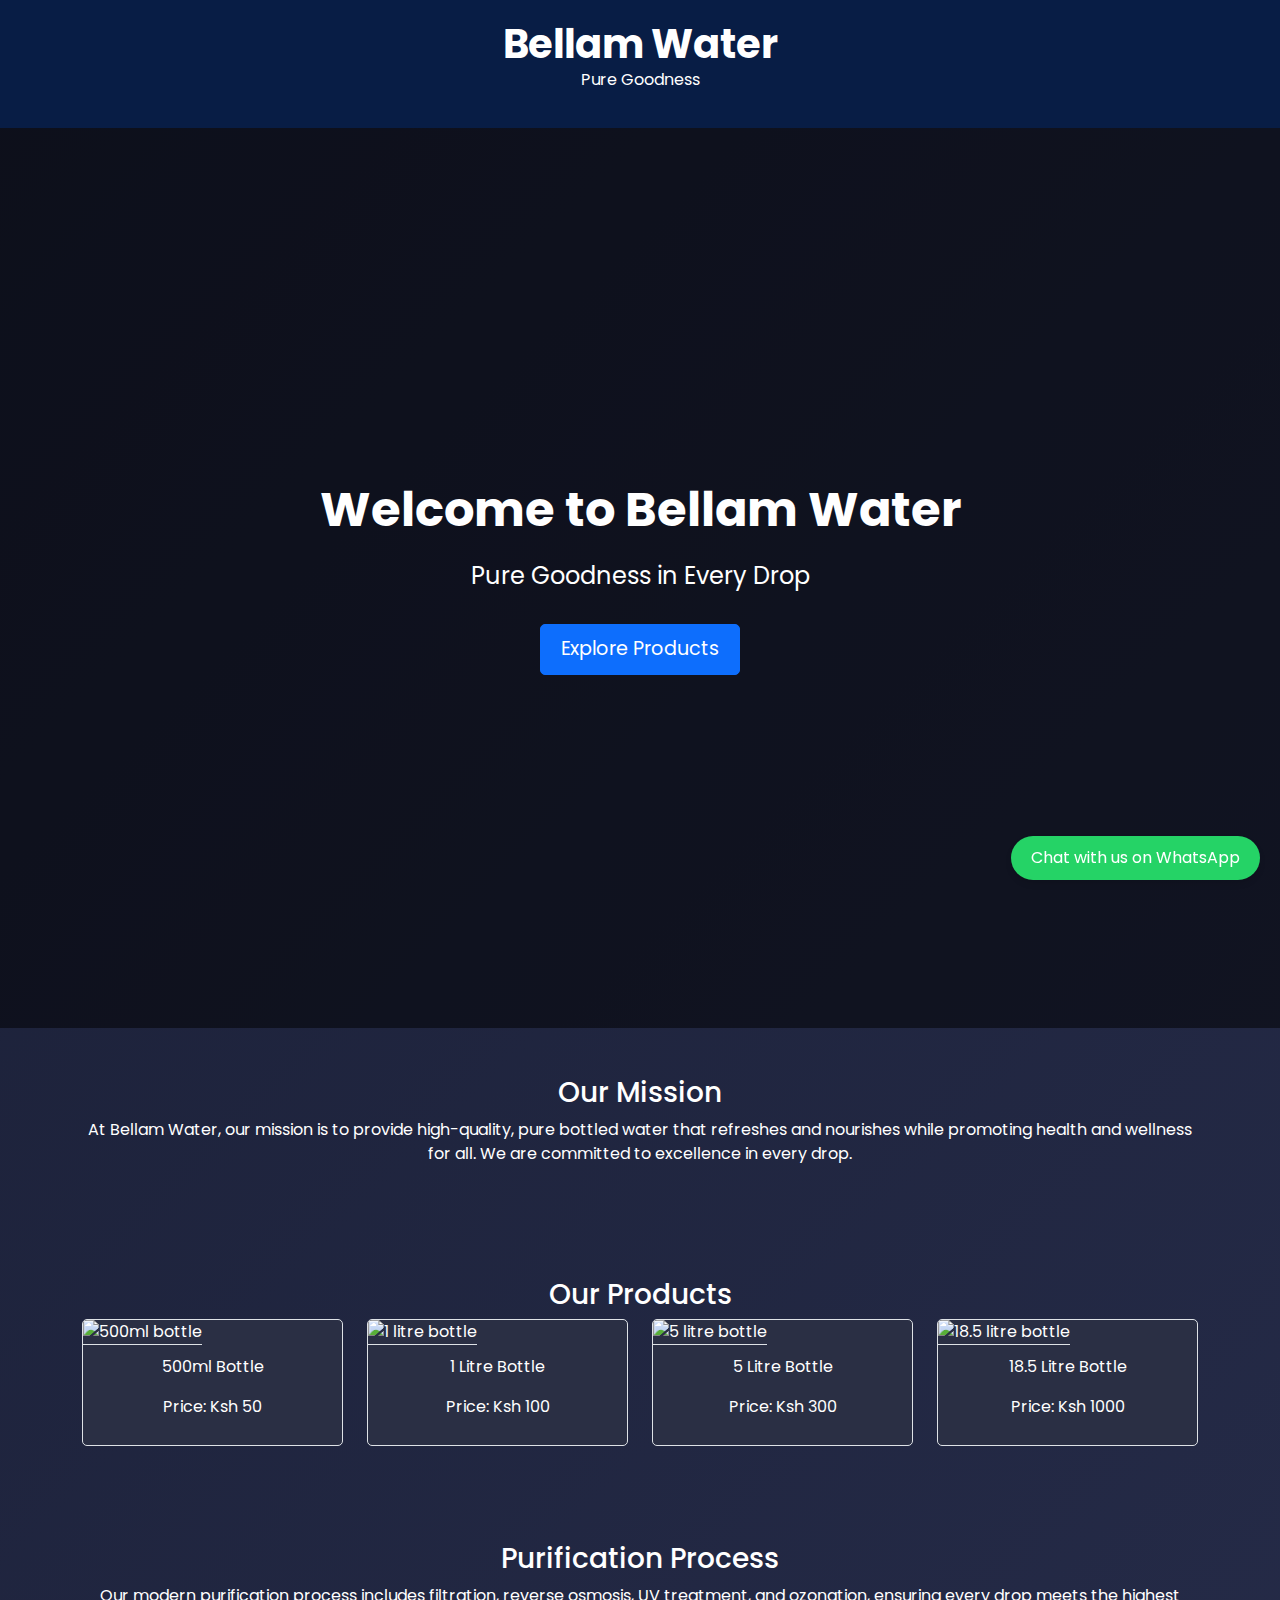
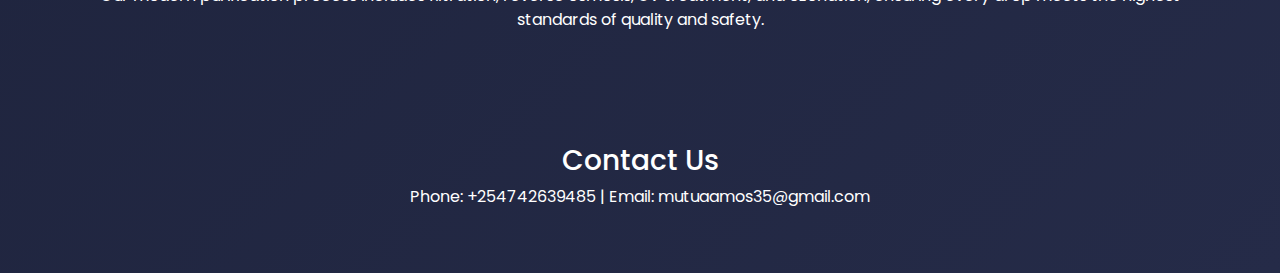
==== index.html @ ee7d6441 "Update and rename bellam.html to index.html" ====
<!DOCTYPE html>
<html lang="en">
<head>
    <meta charset="UTF-8">
    <meta name="viewport" content="width=device-width, initial-scale=1.0">
    <title>Bellam Water - Pure Goodness</title>
    <link href="https://cdn.jsdelivr.net/npm/bootstrap@5.3.0/dist/css/bootstrap.min.css" rel="stylesheet">
    <link href="https://fonts.googleapis.com/css2?family=Poppins:wght@300;400;700&display=swap" rel="stylesheet">
    <link rel="stylesheet" href="bellam.css">
    <link rel="stylesheet" href="https://cdnjs.cloudflare.com/ajax/libs/animate.css/4.1.1/animate.min.css">
</head>
<body>

<header>
    <h1 class="logo">Bellam Water</h1>
    <p>Pure Goodness</p>
</header>

<section class="hero">
    <div class="overlay">
        <div class="hero-text animate__animated animate__fadeInDown">
            <h1>Welcome to Bellam Water</h1>
            <p>Pure Goodness in Every Drop</p>
            <a href="#products" class="btn btn-primary">Explore Products</a>
        </div>
    </div>
</section>

<section class="container py-5">
    <h3 class="text-center">Our Mission</h3>
    <p class="text-center">At Bellam Water, our mission is to provide high-quality, pure bottled water that refreshes and nourishes while promoting health and wellness for all. We are committed to excellence in every drop.</p>
</section>

<section id="products" class="container py-5">
    <h3 class="text-center">Our Products</h3>
    <div class="row g-4">
        <div class="col-md-3">
            <div class="product-card">
                <img src="https://m.media-amazon.com/images/I/61KOwtwEeCS.jpg" alt="500ml bottle">
                <div class="info">
                    <p>500ml Bottle</p>
                    <p>Price: Ksh 50</p>
                </div>
                <div class="hover-buttons">
                    <button class="btn" data-bs-toggle="modal" data-bs-target="#productModal1">View</button>
                    <button class="btn">Like</button>
                </div>
            </div>
        </div>
        <div class="col-md-3">
            <div class="product-card">
                <img src="https://usp.imgix.net/catalog/images/products/bottles/400/78673psku.jpg?w=376&dpr=2&fit=max&auto=format" alt="1 litre bottle">
                <div class="info">
                    <p>1 Litre Bottle</p>
                    <p>Price: Ksh 100</p>
                </div>
                <div class="hover-buttons">
                    <button class="btn" data-bs-toggle="modal" data-bs-target="#productModal2">View</button>
                    <button class="btn">Like</button>
                </div>
            </div>
        </div>
        <div class="col-md-3">
            <div class="product-card">
                <img src="https://st.depositphotos.com/16656760/59142/i/450/depositphotos_591423462-stock-photo-large-water-bottle-grass-garden.jpg" alt="5 litre bottle">
                <div class="info">
                    <p>5 Litre Bottle</p>
                    <p>Price: Ksh 300</p>
                </div>
                <div class="hover-buttons">
                    <button class="btn" data-bs-toggle="modal" data-bs-target="#productModal3">View</button>
                    <button class="btn">Like</button>
                </div>
            </div>
        </div>
        <div class="col-md-3">
            <div class="product-card">
                <img src="https://encrypted-tbn0.gstatic.com/images?q=tbn:ANd9GcS002mV9q70Wx4g2PL-kq0UDu2VjYoV99UWfQ&s" alt="18.5 litre bottle">
                <div class="info">
                    <p>18.5 Litre Bottle</p>
                    <p>Price: Ksh 1000</p>
                </div>
                <div class="hover-buttons">
                    <button class="btn" data-bs-toggle="modal" data-bs-target="#productModal4">View</button>
                    <button class="btn">Like</button>
                </div>
            </div>
        </div>
    </div>
</section>

<section class="container py-5">
    <h3 class="text-center">Purification Process</h3>
    <p class="text-center">Our modern purification process includes filtration, reverse osmosis, UV treatment, and ozonation, ensuring every drop meets the highest standards of quality and safety.</p>
</section>

<section class="container py-5">
    <h3 class="text-center">Contact Us</h3>
    <p class="text-center">Phone: +254742639485 | Email: mutuaamos35@gmail.com</p>
</section>

<a href="https://wa.me/254742639485" class="btn-whatsapp">Chat with us on WhatsApp</a>

<!-- Product Modals -->
<div class="modal fade" id="productModal1" tabindex="-1" aria-labelledby="productModal1Label" aria-hidden="true">
    <div class="modal-dialog">
        <div class="modal-content">
            <img src="https://m.media-amazon.com/images/I/61KOwtwEeCS.jpg" alt="500ml Bottle">
            <div class="p-3">
                <h5 class="modal-title">500ml Bottle</h5>
                <p>Price: Ksh 50</p>
                <p>A compact, portable bottle for your on-the-go hydration needs.</p>
                <button class="btn btn-primary">Add to Cart</button>
            </div>
        </div>
    </div>
</div>
<div class="modal fade" id="productModal2" tabindex="-1" aria-labelledby="productModal2Label" aria-hidden="true">
    <div class="modal-dialog">
        <div class="modal-content">
            <img src="https://static.vecteezy.com/system/resources/previews/035/329/238/large_2x/ai-generated-pure-water-bottle-with-water-falling-on-it-in-natural-environment-free-photo.jpg" alt="1 Litre Bottle">
            <div class="p-3">
                <h5 class="modal-title">1 Litre Bottle</h5>
                <p>Price: Ksh 100</p>
                <p>A larger bottle for those who need more hydration throughout the day.</p>
                <button class="btn btn-primary">Add to Cart</button>
            </div>
        </div>
    </div>
</div>
<div class="modal fade" id="productModal3" tabindex="-1" aria-labelledby="productModal3Label" aria-hidden="true">
    <div class="modal-dialog">
        <div class="modal-content">
            <img src="https://st.depositphotos.com/16656760/59142/i/450/depositphotos_591423462-stock-photo-large-water-bottle-grass-garden.jpg" alt="5 Litre Bottle">
            <div class="p-3">
                <h5 class="modal-title">5 Litre Bottle</h5>
                <p>Price: Ksh 300</p>
                <p>Perfect for family use or small gatherings.</p>
                <button class="btn btn-primary">Add to Cart</button>
            </div>
        </div>
    </div>
</div>
<div class="modal fade" id="productModal4" tabindex="-1" aria-labelledby="productModal4Label" aria-hidden="true">
    <div class="modal-dialog">
        <div class="modal-content">
            <img src="https://encrypted-tbn0.gstatic.com/images?q=tbn:ANd9GcS002mV9q70Wx4g2PL-kq0UDu2VjYoV99UWfQ&s" alt="18.5 Litre Bottle">
            <div class="p-3">
                <h5 class="modal-title">18.5 Litre Bottle</h5>
                <p>Price: Ksh 1000</p>
                <p>Ideal for offices, homes, or events.</p>
                <button class="btn btn-primary">Add to Cart</button>
            </div>
        </div>
    </div>
</div>

<script src="https://cdn.jsdelivr.net/npm/bootstrap@5.3.0/dist/js/bootstrap.bundle.min.js"></script>
</body>
</html>
---- bellam.css ----
/* General Styles */
body {
    font-family: 'Poppins', sans-serif;
    margin: 0;
    padding: 0;
    box-sizing: border-box;
    background: linear-gradient(135deg, #1a1f36, #252b48);
    color: #ffffff;
}

header {
    text-align: center;
    background-color: #081d45;
    color: white;
    padding: 20px 0;
}

.logo {
    font-size: 2.5rem;
    font-weight: 700;
    margin: 0;
}

/* Hero Section Styles */
.hero {
    position: relative;
    height: 100vh;
    background: url('https://noorlife.ae/images/4.jpeg') no-repeat center center/cover;
    background-blend-mode: overlay;
}

.hero .overlay {
    position: absolute;
    top: 0;
    left: 0;
    width: 100vw;
    height: 100vh; 
    background: rgba(0, 0, 0, 0.5);
    display: flex;
    justify-content: center;
    align-items: center;
    text-align: center;
}

.hero .hero-text {
    color: white;
    font-family: 'Poppins', sans-serif;
    max-width: 700px;
    animation: fadeIn 2s ease;
}

.hero .hero-text h1 {
    font-size: 3rem;
    font-weight: 700;
    margin-bottom: 20px;
}

.hero .hero-text p {
    font-size: 1.5rem;
    margin-bottom: 30px;
}

.hero .hero-text .btn {
    font-size: 1.2rem;
    padding: 10px 20px;
    border-radius: 5px;
    transition: background-color 0.3s ease, transform 0.3s ease;
}

.hero .hero-text .btn:hover {
    background-color: #0056b3;
    transform: scale(1.1);
}

/* Fade-In Animation */
@keyframes fadeIn {
    from {
        opacity: 0;
        transform: translateY(20px);
    }
    to {
        opacity: 1;
        transform: translateY(0);
    }
}

/* Product Card Styles */
.product-card {
    position: relative;
    overflow: hidden;
    border: 1px solid #dee2e6;
    border-radius: 5px;
    transition: transform 0.3s ease;
    background-color: #2a2f44;
}

.product-card .info {
    padding: 10px;
    text-align: center;
}

.product-card .hover-buttons {
    position: absolute;
    top: 50%;
    left: 50%;
    transform: translate(-50%, -50%) scale(0);
    background-color: rgba(0, 0, 0, 0.7);
    color: white;
    text-align: center;
    padding: 10px;
    border-radius: 5px;
    opacity: 0;
    transition: transform 0.3s ease, opacity 0.3s ease;
}

.product-card:hover .hover-buttons {
    transform: translate(-50%, -50%) scale(1);
    opacity: 1;
}

.product-card img {
    width: 100%;
    border-bottom: 1px solid #dee2e6;
}

.product-card:hover {
    transform: scale(1.05);
}

/* WhatsApp Button */
.btn-whatsapp {
    position: fixed;
    bottom: 20px;
    right: 20px;
    background-color: #25d366;
    color: white;
    padding: 10px 20px;
    border-radius: 50px;
    text-decoration: none;
    font-size: 1rem;
    box-shadow: 0 4px 6px rgba(0, 0, 0, 0.1);
}

/* Modal Styles */
.modal-content {
    border: none;
    border-radius: 10px;
    overflow: hidden;
    background-color: #1a1f36;
}

.modal-content img {
    width: 100%;
    border-bottom: 1px solid #dee2e6;
}

.modal-title {
    margin: 0 0 10px;
}

.modal-content .p-3 {
    padding: 20px;
    text-align: center;
}

.modal-content button {
    margin-top: 10px;
}

/* Active Section Indicator */
nav a.active {
    border-bottom: 2px solid #4ea8ff;
}

/* Glow Buttons */
.btn-glow {
    box-shadow: 0 4px 15px rgba(78, 168, 255, 0.5);
}

/* Parallax Effect */
.parallax {
    background-attachment: fixed;
    background-position: center;
    background-size: cover;
}

/* Moving Bubbles Animation */
@keyframes moveBubbles {
    0% { transform: translateY(0); }
    50% { transform: translateY(-20px); }
    100% { transform: translateY(0); }
}

.bubbles {
    position: absolute;
    animation: moveBubbles 8s infinite;
}
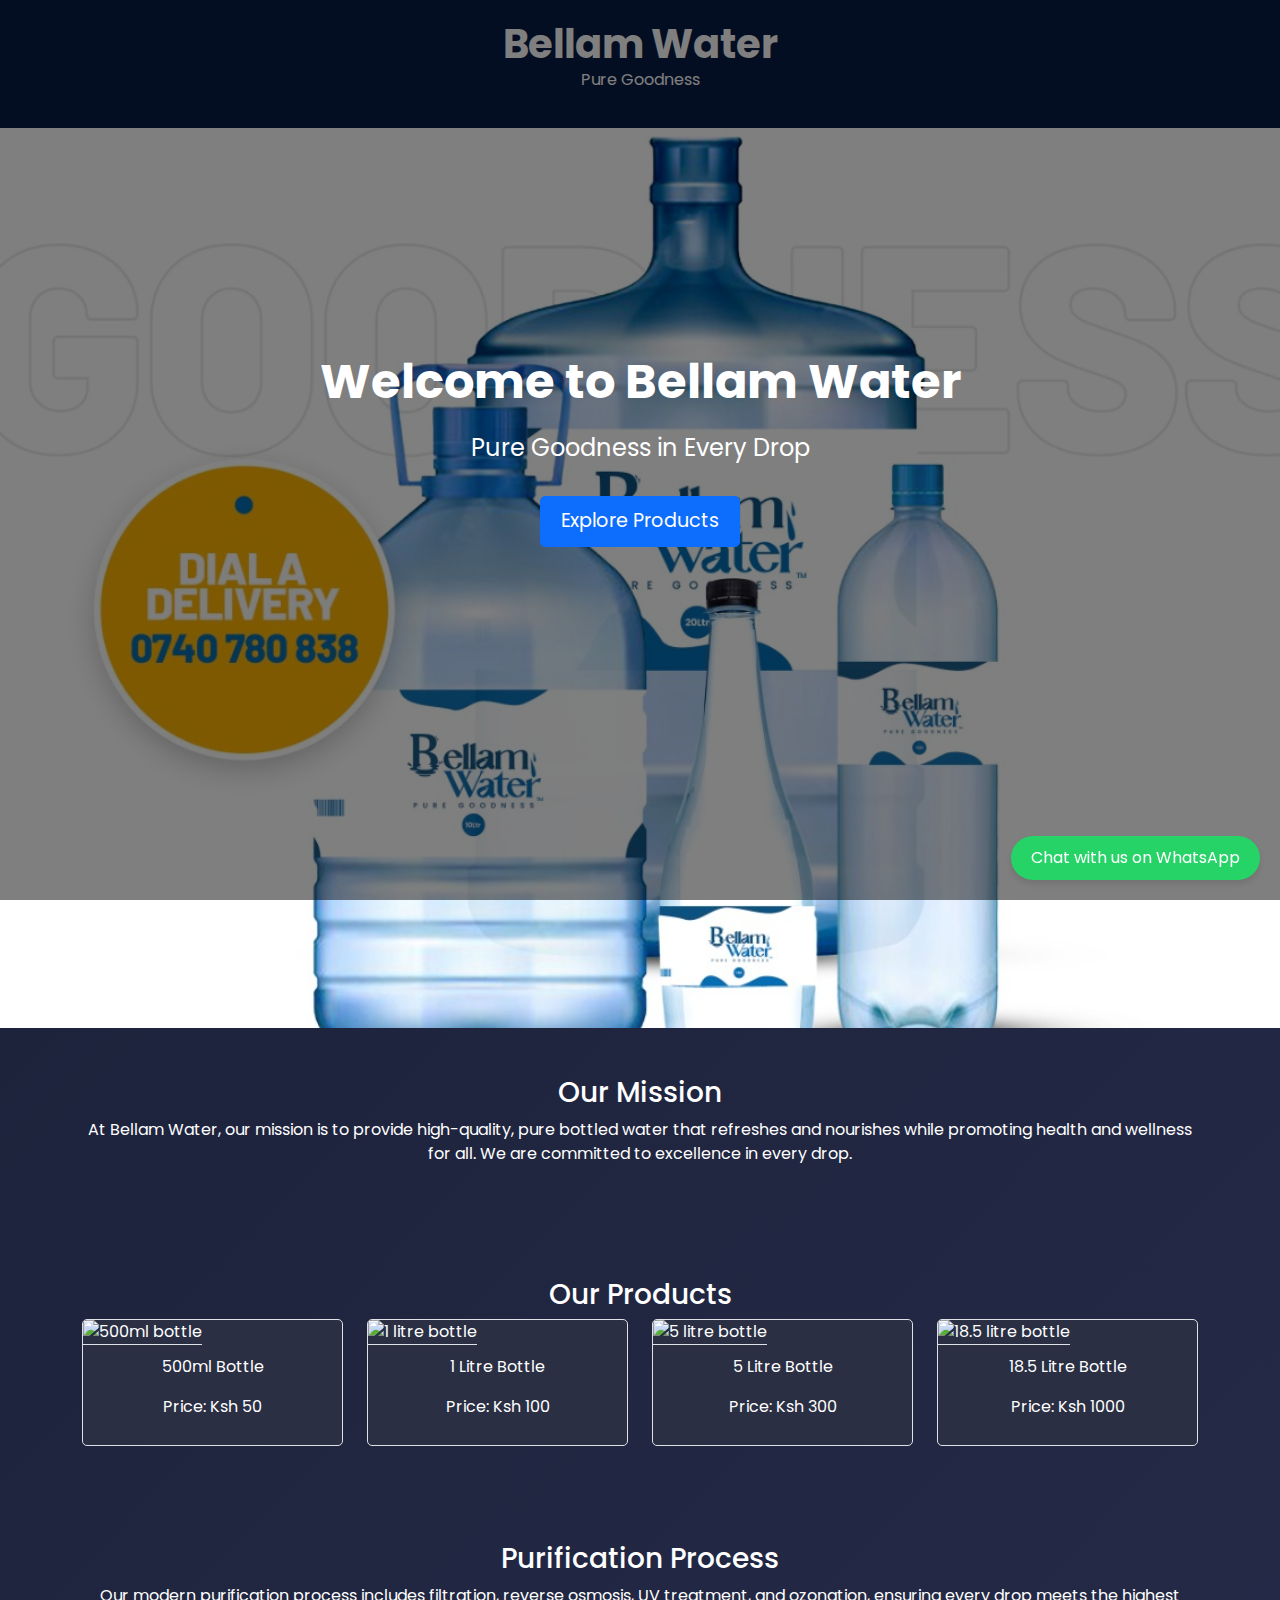
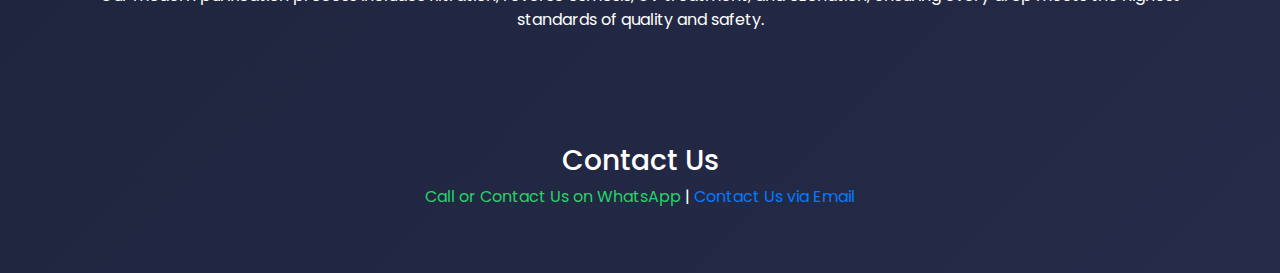
==== commit 0cf7fc2a: "Update index.html" ====
--- a/index.html
+++ b/index.html
@@ -96,7 +96,13 @@
 
 <section class="container py-5">
     <h3 class="text-center">Contact Us</h3>
-    <p class="text-center">Phone: +254742639485 | Email: mutuaamos35@gmail.com</p>
+    <p class="text-center"><a href="https://wa.me/+254740780838" style="color: #25d366; text-decoration: none;">
+  Call or Contact Us on WhatsApp
+</a>
+ | <a href="mailto:your-email@example.com" style="color: #007bff; text-decoration: none;">
+  Contact Us via Email
+</a>
+
 </section>
 
 <a href="https://wa.me/254742639485" class="btn-whatsapp">Chat with us on WhatsApp</a>
--- a/bellam.css
+++ b/bellam.css
@@ -23,11 +23,26 @@
 
 /* Hero Section Styles */
 .hero {
-    position: relative;
-    height: 100vh;
-    background: url('https://noorlife.ae/images/4.jpeg') no-repeat center center/cover;
-    background-blend-mode: overlay;
-}
+  background-image: url('hero.jpg'); /* Replace with your actual image URL */
+  background-size: cover; /* Ensures the image fills the hero section */
+  background-position: center; /* Keeps the image centered */
+  background-repeat: no-repeat; /* Prevents tiling */
+  height: 100vh; /* Full screen height */
+  display: flex; /* Optional: Helps align content */
+  align-items: center; /* Vertically centers content */
+  justify-content: center; /* Horizontally centers content */
+}
+
+/* Media Query for Smaller Screens */
+@media (max-width: 768px) {
+  .hero {
+    background-size: cover; /* Ensures the image still covers the area */
+    background-position: top center; /* Adjust position for better visibility */
+    height: 70vh; /* Adjust height for smaller screens */
+  }
+}
+
+
 
 .hero .overlay {
     position: absolute;
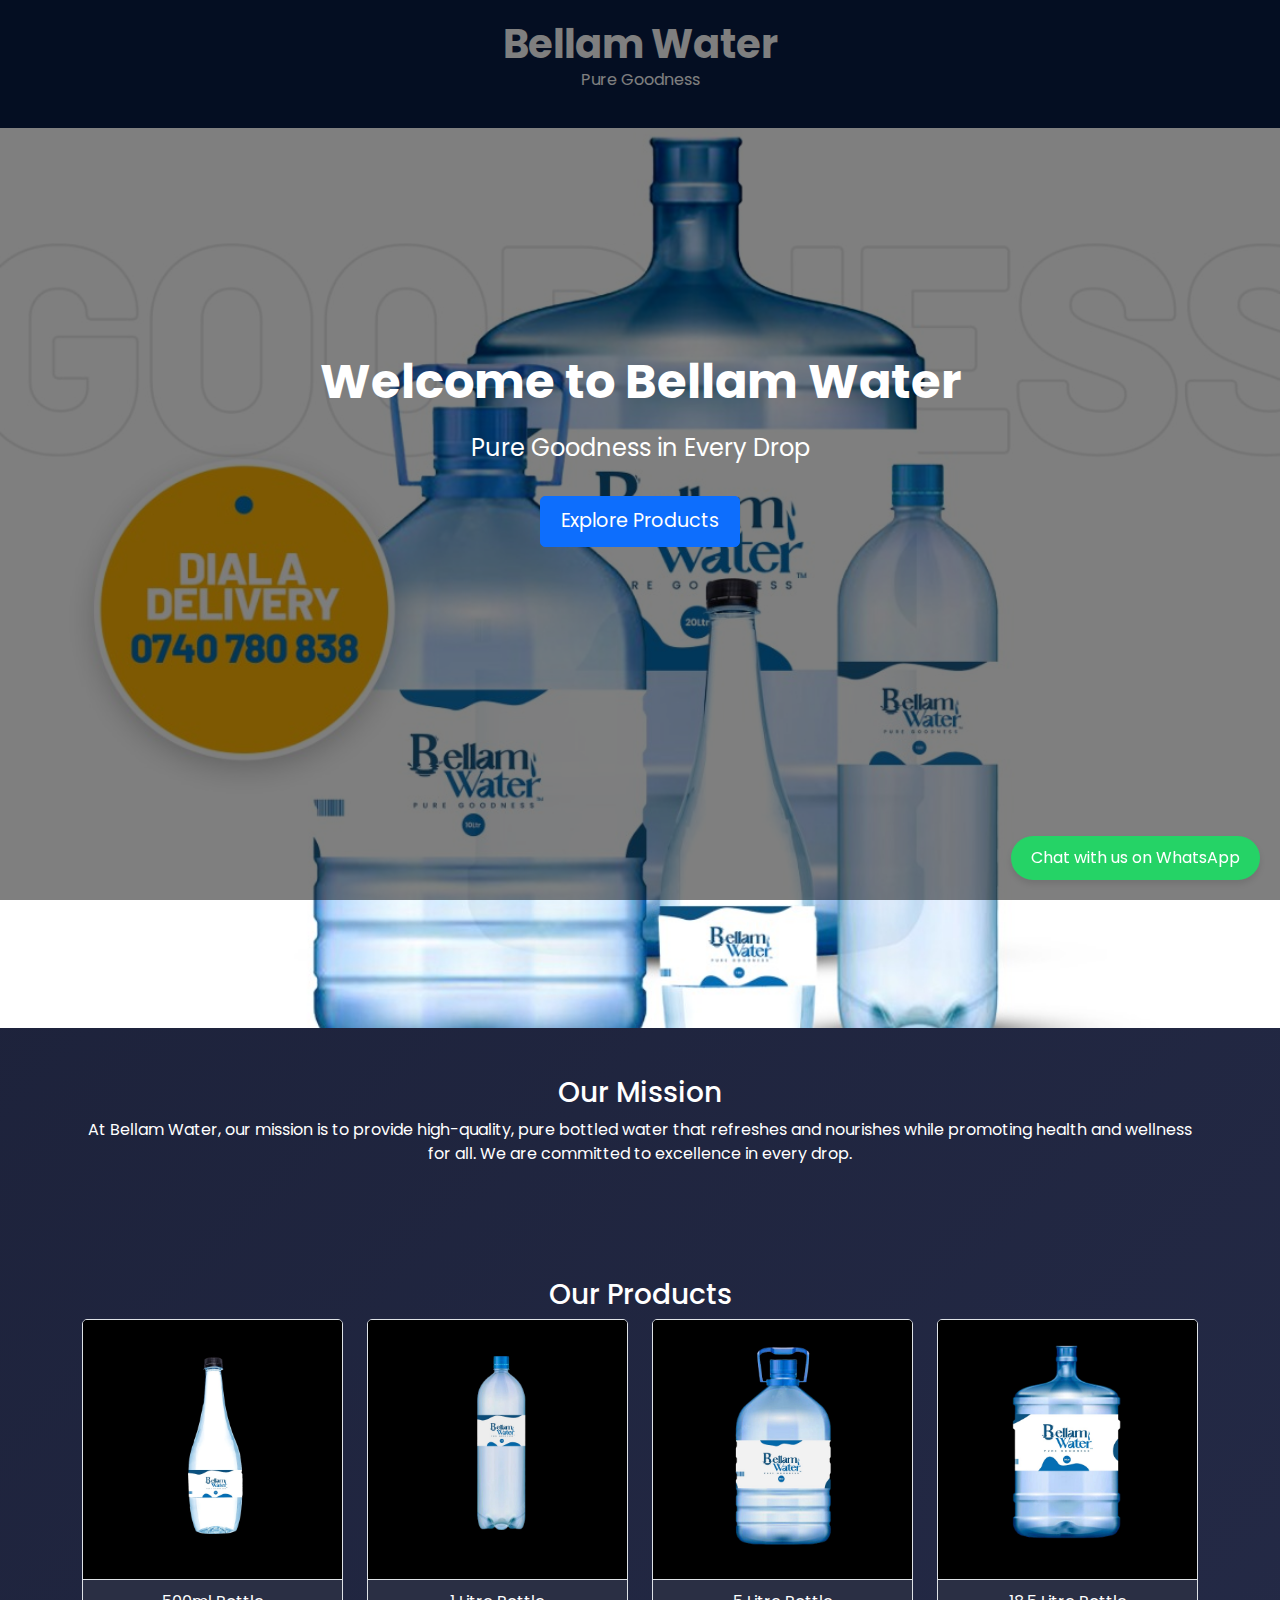
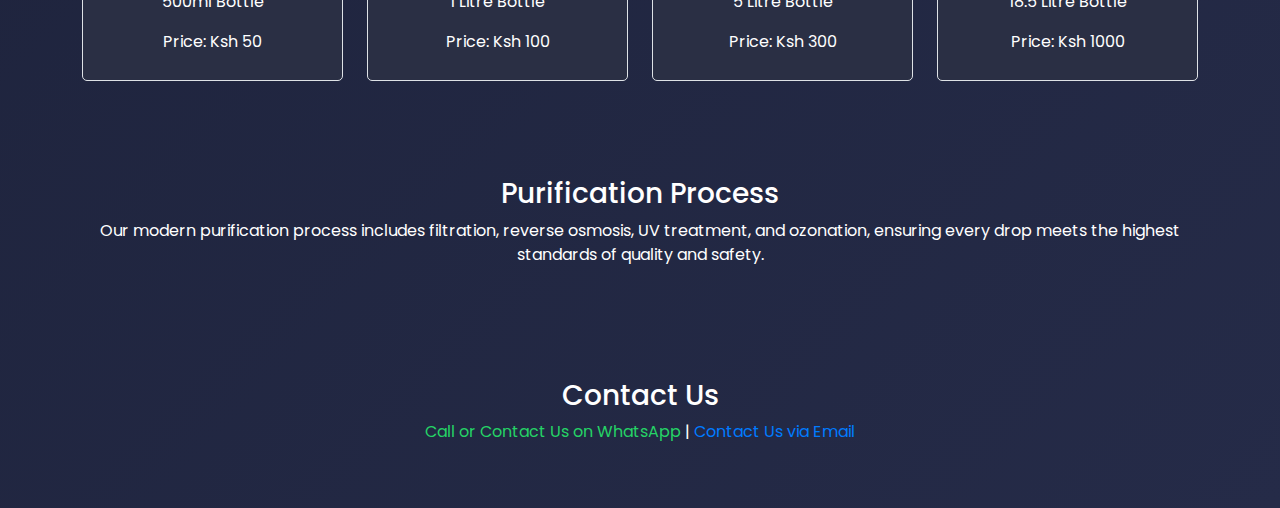
==== commit 3f6b848d: "Update index.html" ====
--- a/index.html
+++ b/index.html
@@ -36,7 +36,7 @@
     <div class="row g-4">
         <div class="col-md-3">
             <div class="product-card">
-                <img src="https://m.media-amazon.com/images/I/61KOwtwEeCS.jpg" alt="500ml bottle">
+                <img src="500ml.jpg" alt="500ml bottle">
                 <div class="info">
                     <p>500ml Bottle</p>
                     <p>Price: Ksh 50</p>
@@ -49,7 +49,7 @@
         </div>
         <div class="col-md-3">
             <div class="product-card">
-                <img src="https://usp.imgix.net/catalog/images/products/bottles/400/78673psku.jpg?w=376&dpr=2&fit=max&auto=format" alt="1 litre bottle">
+                <img src="1litre.jpg" alt="1 litre bottle">
                 <div class="info">
                     <p>1 Litre Bottle</p>
                     <p>Price: Ksh 100</p>
@@ -62,7 +62,7 @@
         </div>
         <div class="col-md-3">
             <div class="product-card">
-                <img src="https://st.depositphotos.com/16656760/59142/i/450/depositphotos_591423462-stock-photo-large-water-bottle-grass-garden.jpg" alt="5 litre bottle">
+                <img src="10litre.jpg" alt="10 litre bottle">
                 <div class="info">
                     <p>5 Litre Bottle</p>
                     <p>Price: Ksh 300</p>
@@ -75,7 +75,7 @@
         </div>
         <div class="col-md-3">
             <div class="product-card">
-                <img src="https://encrypted-tbn0.gstatic.com/images?q=tbn:ANd9GcS002mV9q70Wx4g2PL-kq0UDu2VjYoV99UWfQ&s" alt="18.5 litre bottle">
+                <img src="20litre.jpg" alt="20 litre bottle">
                 <div class="info">
                     <p>18.5 Litre Bottle</p>
                     <p>Price: Ksh 1000</p>
@@ -111,7 +111,7 @@
 <div class="modal fade" id="productModal1" tabindex="-1" aria-labelledby="productModal1Label" aria-hidden="true">
     <div class="modal-dialog">
         <div class="modal-content">
-            <img src="https://m.media-amazon.com/images/I/61KOwtwEeCS.jpg" alt="500ml Bottle">
+            <img src="500ml.jpg" alt="500ml Bottle">
             <div class="p-3">
                 <h5 class="modal-title">500ml Bottle</h5>
                 <p>Price: Ksh 50</p>
@@ -124,7 +124,7 @@
 <div class="modal fade" id="productModal2" tabindex="-1" aria-labelledby="productModal2Label" aria-hidden="true">
     <div class="modal-dialog">
         <div class="modal-content">
-            <img src="https://static.vecteezy.com/system/resources/previews/035/329/238/large_2x/ai-generated-pure-water-bottle-with-water-falling-on-it-in-natural-environment-free-photo.jpg" alt="1 Litre Bottle">
+            <img src="1litre.jpg" alt="1 Litre Bottle">
             <div class="p-3">
                 <h5 class="modal-title">1 Litre Bottle</h5>
                 <p>Price: Ksh 100</p>
@@ -137,7 +137,7 @@
 <div class="modal fade" id="productModal3" tabindex="-1" aria-labelledby="productModal3Label" aria-hidden="true">
     <div class="modal-dialog">
         <div class="modal-content">
-            <img src="https://st.depositphotos.com/16656760/59142/i/450/depositphotos_591423462-stock-photo-large-water-bottle-grass-garden.jpg" alt="5 Litre Bottle">
+            <img src="10litre.jpg" alt="10 Litre Bottle">
             <div class="p-3">
                 <h5 class="modal-title">5 Litre Bottle</h5>
                 <p>Price: Ksh 300</p>
@@ -150,7 +150,7 @@
 <div class="modal fade" id="productModal4" tabindex="-1" aria-labelledby="productModal4Label" aria-hidden="true">
     <div class="modal-dialog">
         <div class="modal-content">
-            <img src="https://encrypted-tbn0.gstatic.com/images?q=tbn:ANd9GcS002mV9q70Wx4g2PL-kq0UDu2VjYoV99UWfQ&s" alt="18.5 Litre Bottle">
+            <img src="20litre.jpg" alt="20 Litre Bottle">
             <div class="p-3">
                 <h5 class="modal-title">18.5 Litre Bottle</h5>
                 <p>Price: Ksh 1000</p>
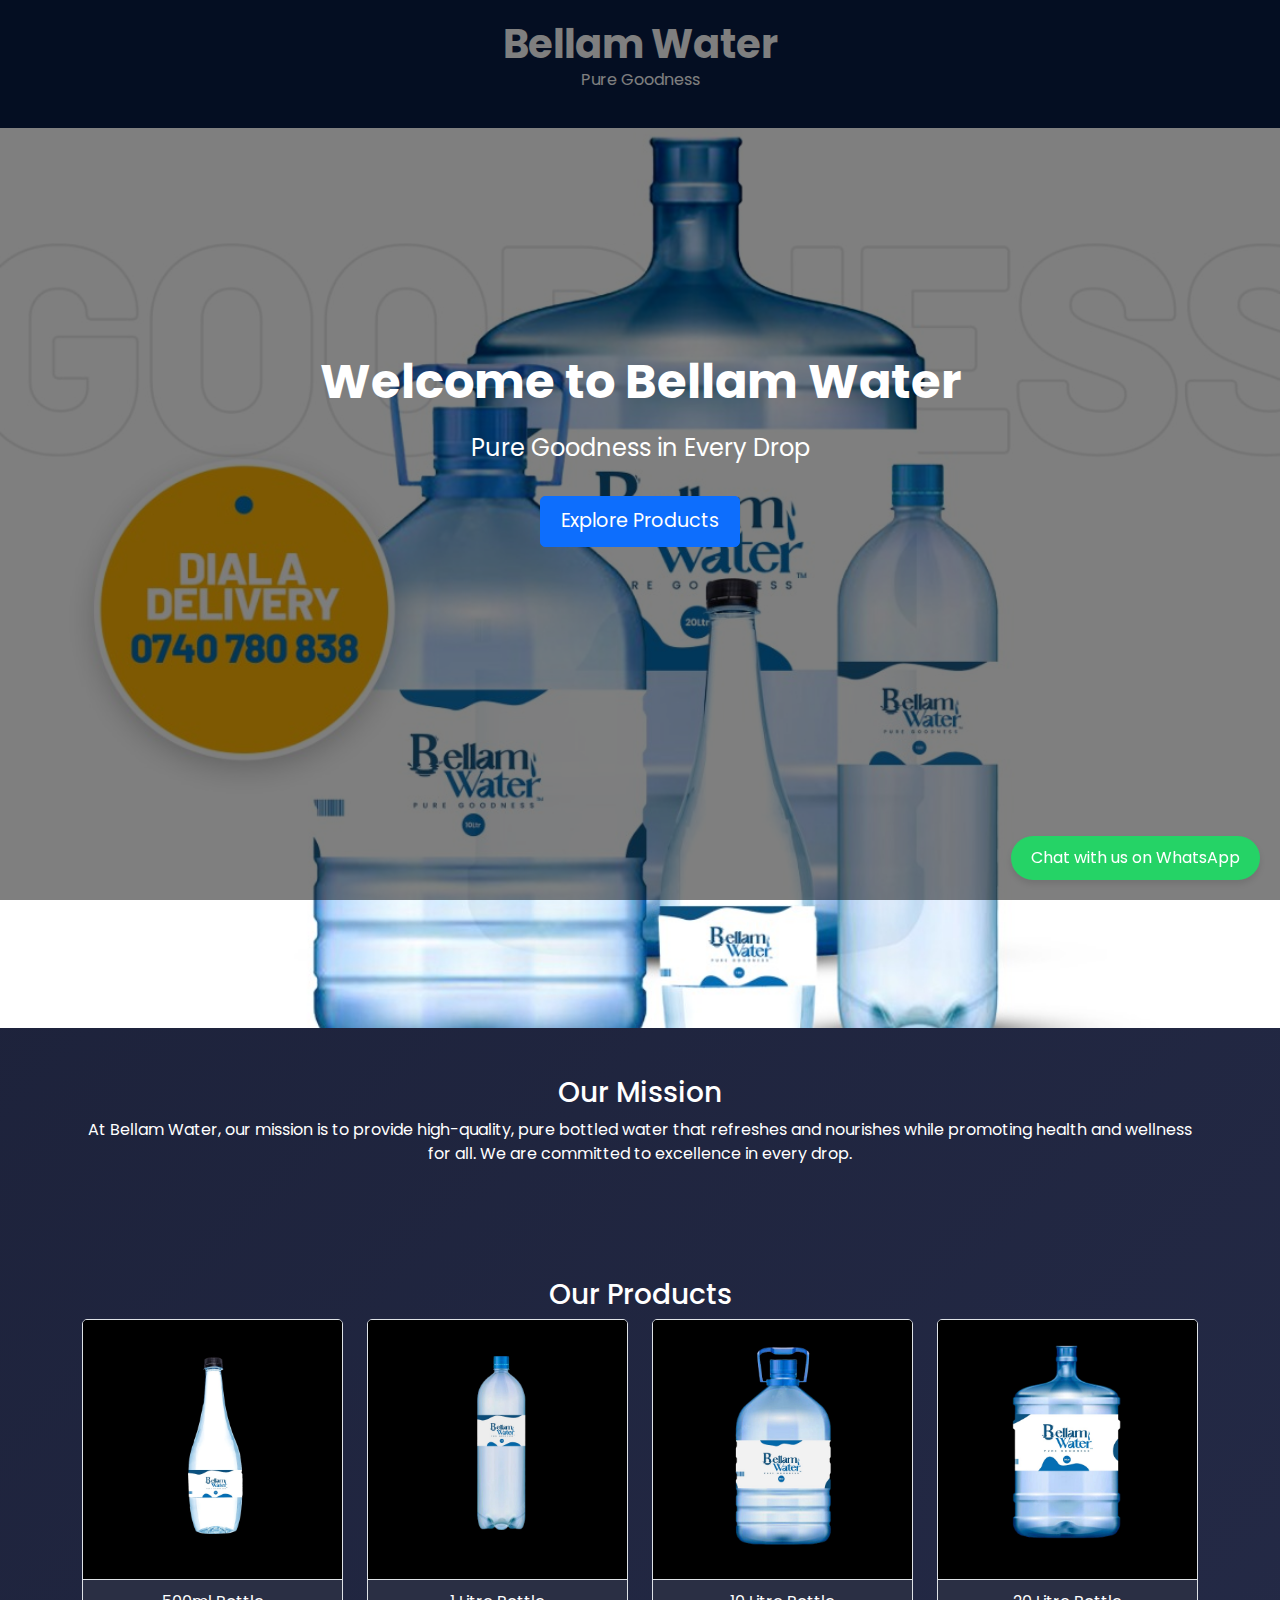
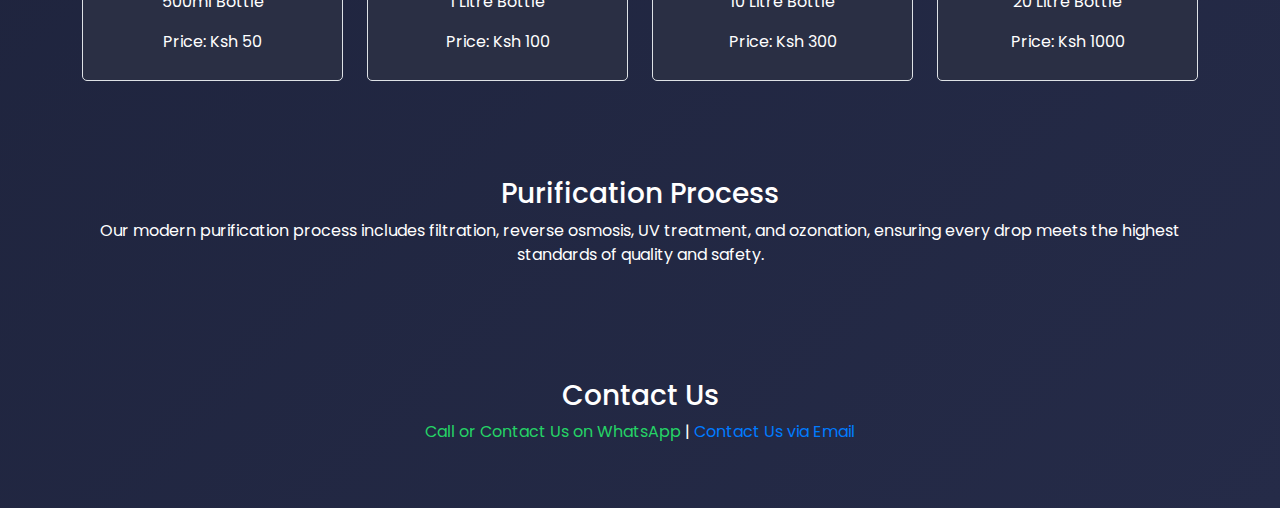
==== commit be460d42: "Update index.html" ====
--- a/index.html
+++ b/index.html
@@ -64,7 +64,7 @@
             <div class="product-card">
                 <img src="10litre.jpg" alt="10 litre bottle">
                 <div class="info">
-                    <p>5 Litre Bottle</p>
+                    <p>10 Litre Bottle</p>
                     <p>Price: Ksh 300</p>
                 </div>
                 <div class="hover-buttons">
@@ -77,7 +77,7 @@
             <div class="product-card">
                 <img src="20litre.jpg" alt="20 litre bottle">
                 <div class="info">
-                    <p>18.5 Litre Bottle</p>
+                    <p>20 Litre Bottle</p>
                     <p>Price: Ksh 1000</p>
                 </div>
                 <div class="hover-buttons">
@@ -99,13 +99,13 @@
     <p class="text-center"><a href="https://wa.me/+254740780838" style="color: #25d366; text-decoration: none;">
   Call or Contact Us on WhatsApp
 </a>
- | <a href="mailto:your-email@example.com" style="color: #007bff; text-decoration: none;">
+ | <a href="mailto:sales@bellamwater.com" style="color: #007bff; text-decoration: none;">
   Contact Us via Email
 </a>
 
 </section>
 
-<a href="https://wa.me/254742639485" class="btn-whatsapp">Chat with us on WhatsApp</a>
+<a href="https://wa.me/+254740780838" class="btn-whatsapp">Chat with us on WhatsApp</a>
 
 <!-- Product Modals -->
 <div class="modal fade" id="productModal1" tabindex="-1" aria-labelledby="productModal1Label" aria-hidden="true">
@@ -139,7 +139,7 @@
         <div class="modal-content">
             <img src="10litre.jpg" alt="10 Litre Bottle">
             <div class="p-3">
-                <h5 class="modal-title">5 Litre Bottle</h5>
+                <h5 class="modal-title">10 Litre Bottle</h5>
                 <p>Price: Ksh 300</p>
                 <p>Perfect for family use or small gatherings.</p>
                 <button class="btn btn-primary">Add to Cart</button>
@@ -152,7 +152,7 @@
         <div class="modal-content">
             <img src="20litre.jpg" alt="20 Litre Bottle">
             <div class="p-3">
-                <h5 class="modal-title">18.5 Litre Bottle</h5>
+                <h5 class="modal-title">20 Litre Bottle</h5>
                 <p>Price: Ksh 1000</p>
                 <p>Ideal for offices, homes, or events.</p>
                 <button class="btn btn-primary">Add to Cart</button>
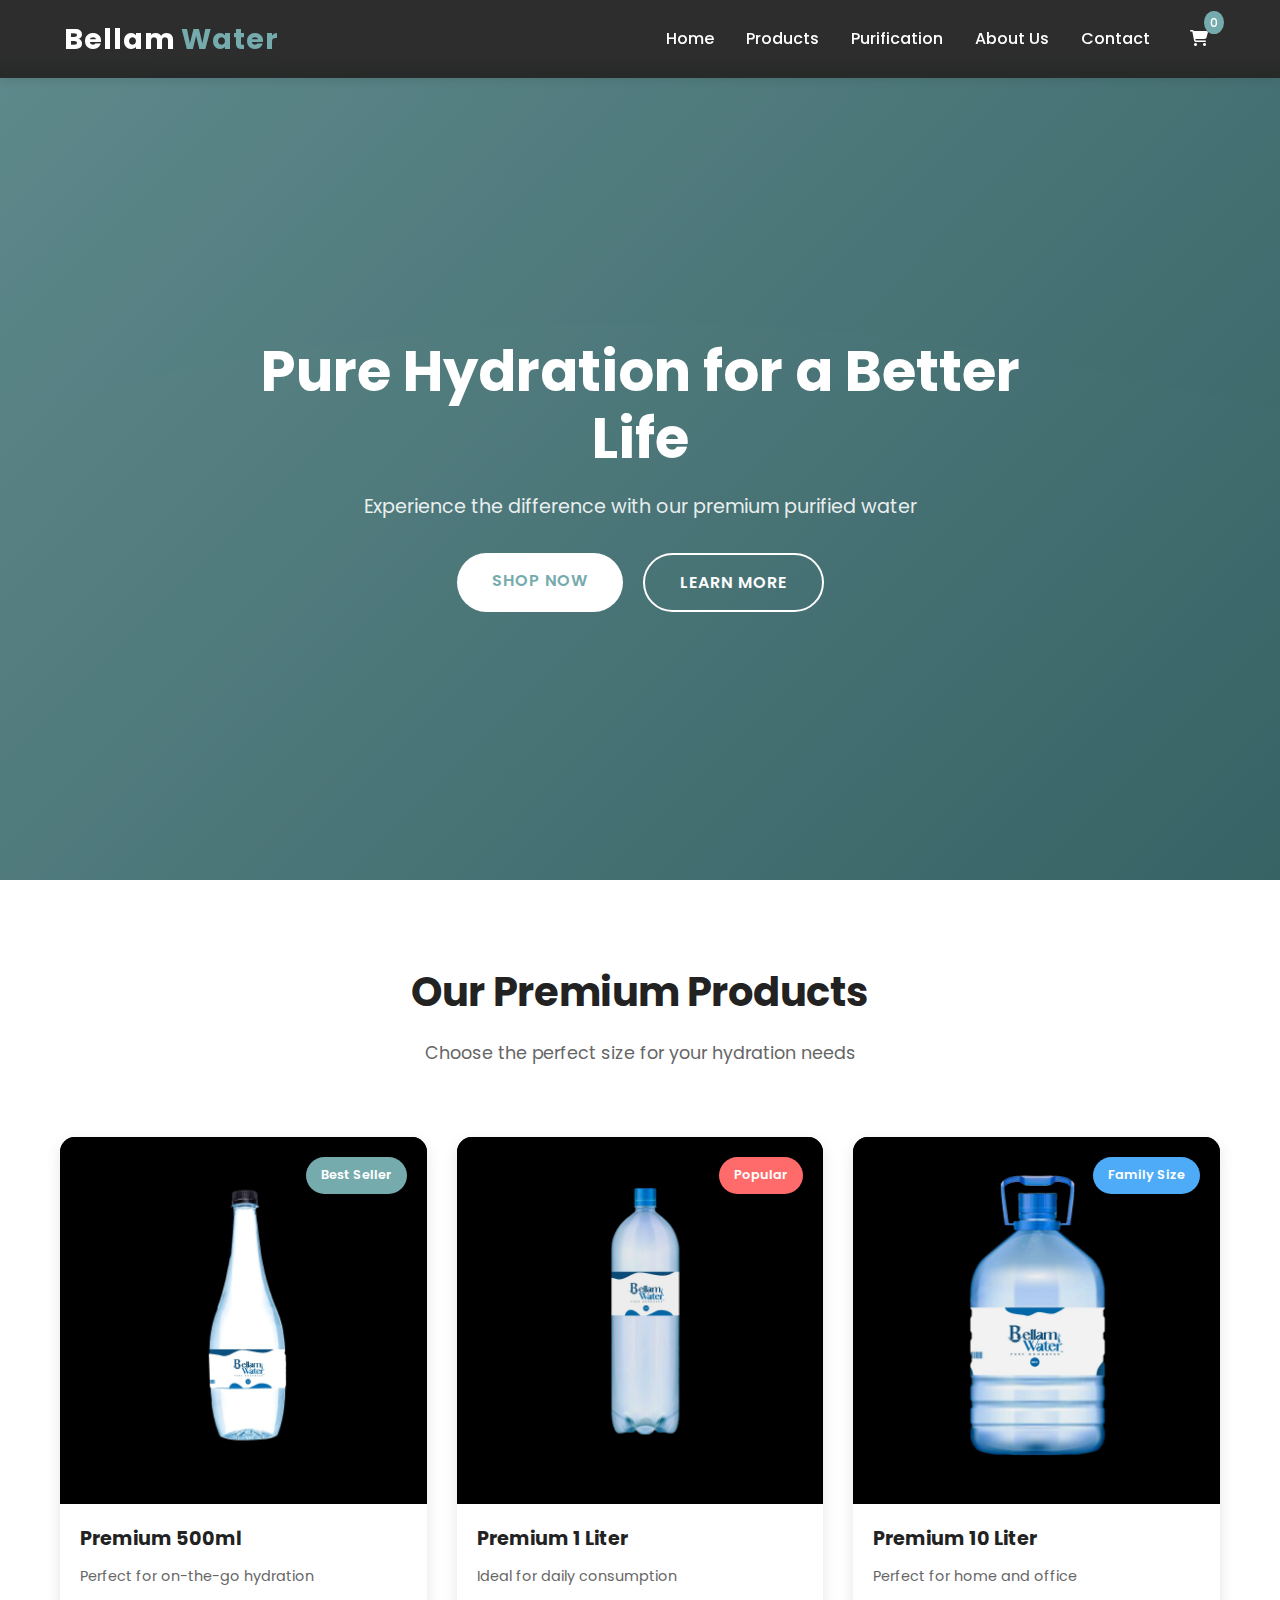
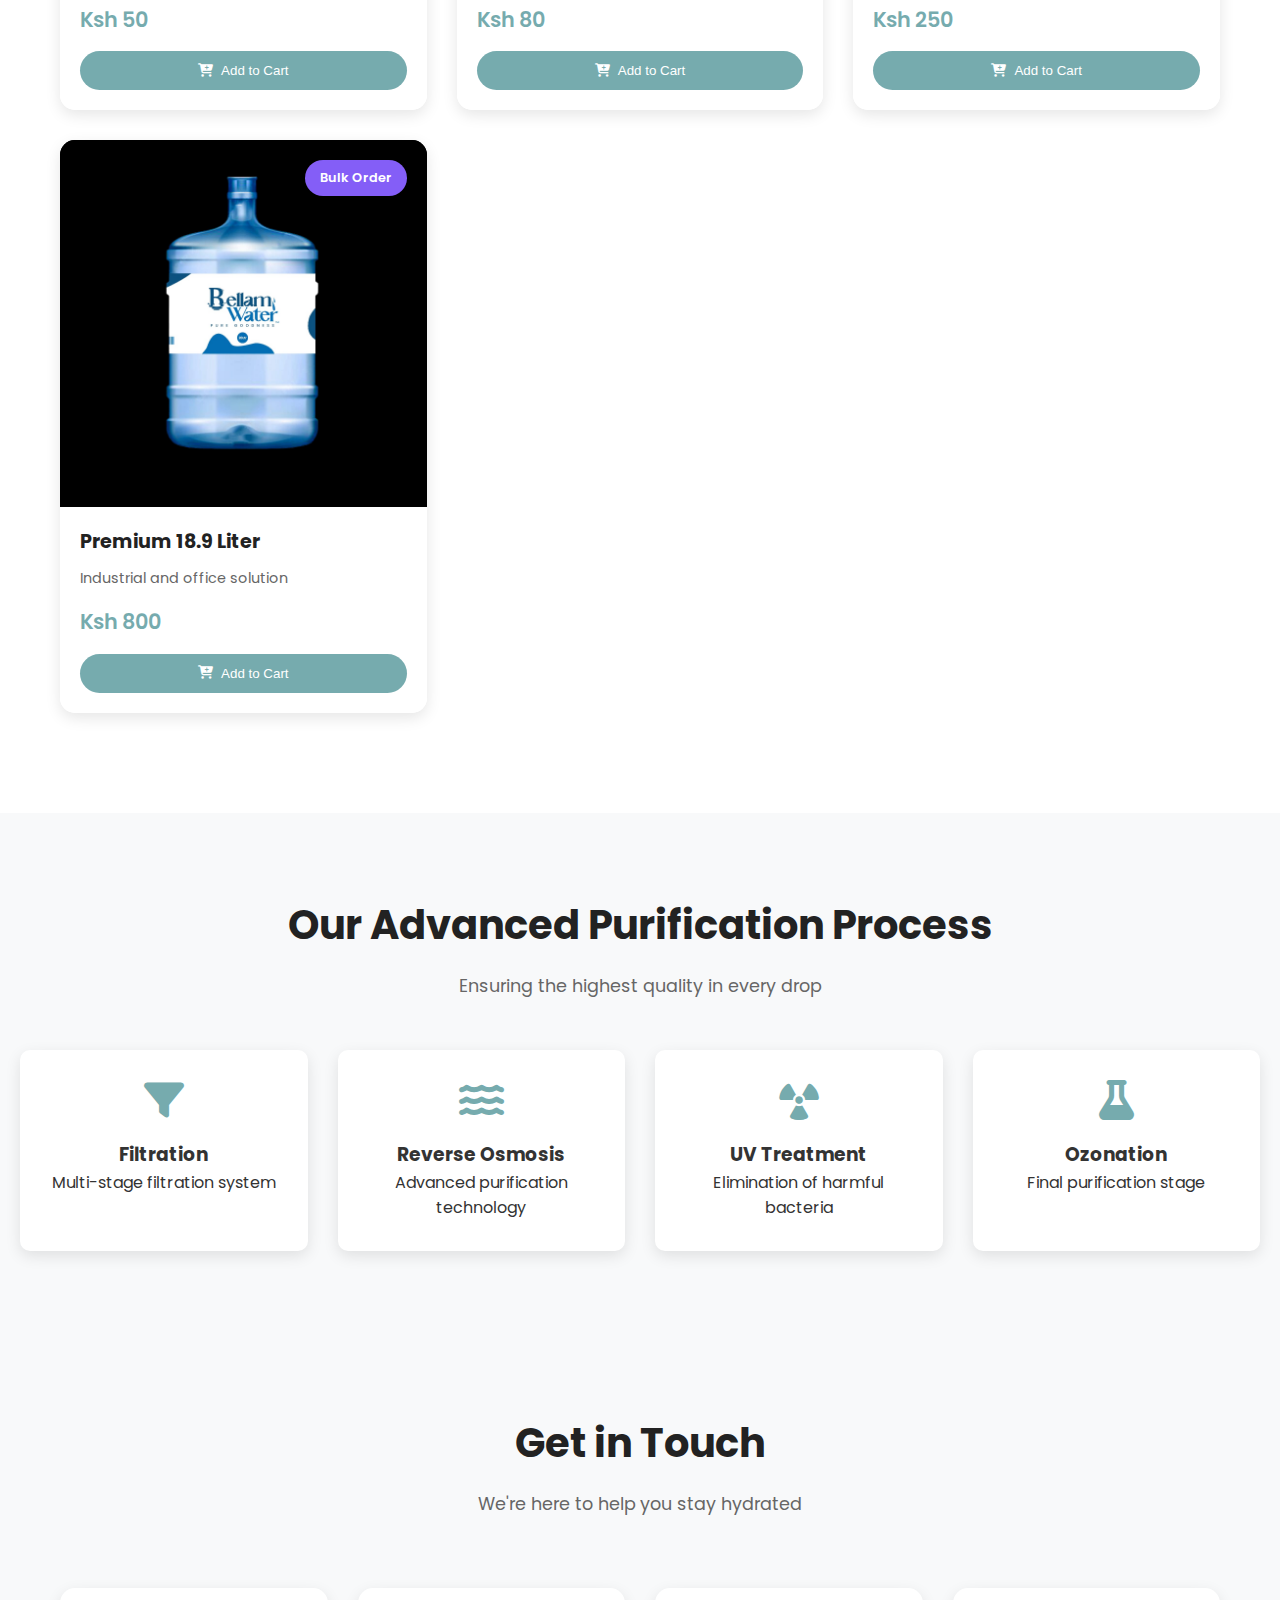
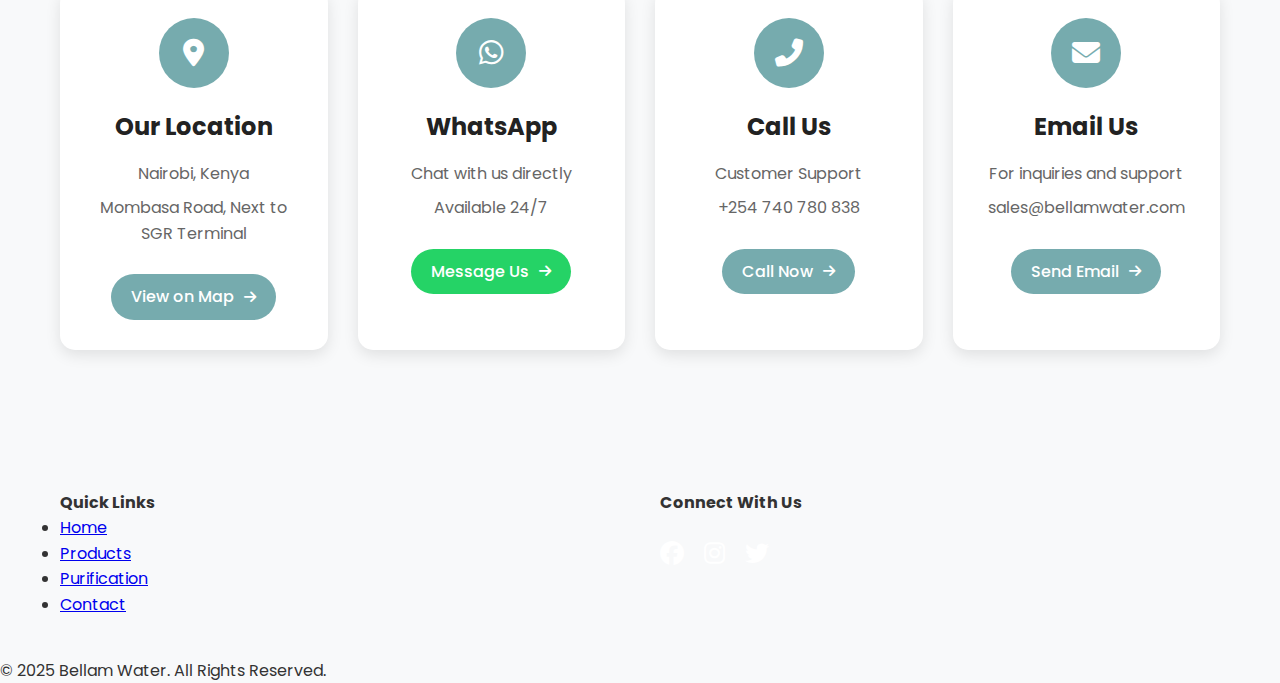
==== commit 929c8f4f: "Update index.html" ====
--- a/index.html
+++ b/index.html
@@ -3,164 +3,419 @@
 <head>
     <meta charset="UTF-8">
     <meta name="viewport" content="width=device-width, initial-scale=1.0">
+    <meta name="description" content="Bellam Water | Pure Goodness in Every Drop">
+    <meta name="keywords" content="Bellam Water, pure water, bottled water, hydration">
+    <meta name="author" content="Bellam Water Company">
+    <meta property="og:title" content="Bellam Water - Pure Goodness">
+    <meta property="og:description" content="Experience the purity and refreshment of Bellam Water, crafted to perfection.">
+    <meta property="og:image" content="logo.png">
+    <meta property="og:url" content="https://bellamwater.com">
     <title>Bellam Water - Pure Goodness</title>
-    <link href="https://cdn.jsdelivr.net/npm/bootstrap@5.3.0/dist/css/bootstrap.min.css" rel="stylesheet">
-    <link href="https://fonts.googleapis.com/css2?family=Poppins:wght@300;400;700&display=swap" rel="stylesheet">
     <link rel="stylesheet" href="bellam.css">
-    <link rel="stylesheet" href="https://cdnjs.cloudflare.com/ajax/libs/animate.css/4.1.1/animate.min.css">
+    <link rel="stylesheet" href="https://cdnjs.cloudflare.com/ajax/libs/font-awesome/6.5.1/css/all.min.css">
+    <link href="https://fonts.googleapis.com/css2?family=Poppins:wght@300;400;500;600;700&display=swap" rel="stylesheet">
 </head>
 <body>
-
-<header>
-    <h1 class="logo">Bellam Water</h1>
-    <p>Pure Goodness</p>
-</header>
-
-<section class="hero">
-    <div class="overlay">
-        <div class="hero-text animate__animated animate__fadeInDown">
-            <h1>Welcome to Bellam Water</h1>
-            <p>Pure Goodness in Every Drop</p>
-            <a href="#products" class="btn btn-primary">Explore Products</a>
-        </div>
-    </div>
-</section>
-
-<section class="container py-5">
-    <h3 class="text-center">Our Mission</h3>
-    <p class="text-center">At Bellam Water, our mission is to provide high-quality, pure bottled water that refreshes and nourishes while promoting health and wellness for all. We are committed to excellence in every drop.</p>
-</section>
-
-<section id="products" class="container py-5">
-    <h3 class="text-center">Our Products</h3>
-    <div class="row g-4">
-        <div class="col-md-3">
+    <header>
+        <nav class="navbar">
+            <div class="logo">
+                <div class="logo-text-container">
+                    <span class="logo-text">Bellam</span>
+                    <span class="logo-text-water">Water</span>
+                </div>
+            </div>
+            <ul class="nav-links" id="nav-links">
+                <li><a href="#home">Home</a></li>
+                <li><a href="#products">Products</a></li>
+                <li><a href="#process">Purification</a></li>
+                <li><a href="#about">About Us</a></li>
+                <li><a href="#contact">Contact</a></li>
+                <li class="cart-wrapper">
+                    <a href="#" class="cart-icon" id="cart-toggle">
+                        <i class="fas fa-shopping-cart"></i>
+                        <span id="cart-count">0</span>
+                    </a>
+                    <!-- Cart Dropdown -->
+                    <div class="cart-dropdown" id="cart-dropdown">
+                        <div class="cart-header">
+                            <h3>Shopping Cart</h3>
+                            <button class="close-cart" id="close-cart">
+                                <i class="fas fa-times"></i>
+                            </button>
+                        </div>
+                        <div class="cart-items" id="cart-items">
+                            <!-- Cart items will be dynamically added here -->
+                        </div>
+                        <div class="cart-footer">
+                            <div class="cart-total">
+                                <span>Total:</span>
+                                <span id="cart-total">Ksh 0</span>
+                            </div>
+                            <a href="#" class="checkout-btn" id="whatsapp-checkout">
+                                <i class="fab fa-whatsapp"></i>
+                                Checkout via WhatsApp
+                            </a>
+                        </div>
+                    </div>
+                </li>
+            </ul>
+            <button class="hamburger" id="hamburger" aria-label="Menu">
+                <span></span>
+                <span></span>
+                <span></span>
+            </button>
+        </nav>
+    </header>
+    
+    <section id="home" class="hero">
+        <div class="hero-overlay"></div>
+        <div class="hero-content">
+            <h1>Pure Hydration for a Better Life</h1>
+            <p class="hero-subtitle">Experience the difference with our premium purified water</p>
+            <div class="hero-buttons">
+                <a href="#products" class="btn btn-primary">Shop Now</a>
+                <a href="#process" class="btn btn-secondary">Learn More</a>
+            </div>
+        </div>
+    </section>
+
+    <section id="products" class="product-section">
+        <div class="section-header">
+            <h2>Our Premium Products</h2>
+            <p class="section-subtitle">Choose the perfect size for your hydration needs</p>
+        </div>
+        <div class="product-grid">
+            <!-- Product Card 1 -->
             <div class="product-card">
-                <img src="500ml.jpg" alt="500ml bottle">
-                <div class="info">
-                    <p>500ml Bottle</p>
-                    <p>Price: Ksh 50</p>
-                </div>
-                <div class="hover-buttons">
-                    <button class="btn" data-bs-toggle="modal" data-bs-target="#productModal1">View</button>
-                    <button class="btn">Like</button>
-                </div>
-            </div>
-        </div>
-        <div class="col-md-3">
+                <div class="product-badge">Best Seller</div>
+                <div class="product-image">
+                    <img src="500ml.jpg" alt="Bellam Water 500ml">
+                    <div class="product-overlay">
+                        <div class="overlay-content">
+                            <button class="quick-view-btn">
+                                <i class="fas fa-eye"></i>
+                                Quick View
+                            </button>
+                        </div>
+                    </div>
+                </div>
+                <div class="product-info">
+                    <h3>Premium 500ml</h3>
+                    <p class="product-description">Perfect for on-the-go hydration</p>
+                    <div class="product-price">
+                        <span class="price">Ksh 50</span>
+                    </div>
+                    <button class="add-to-cart-btn">
+                        <i class="fas fa-cart-plus"></i>
+                        Add to Cart
+                    </button>
+                </div>
+            </div>
+
+            <!-- Product Card 2 -->
             <div class="product-card">
-                <img src="1litre.jpg" alt="1 litre bottle">
-                <div class="info">
-                    <p>1 Litre Bottle</p>
-                    <p>Price: Ksh 100</p>
-                </div>
-                <div class="hover-buttons">
-                    <button class="btn" data-bs-toggle="modal" data-bs-target="#productModal2">View</button>
-                    <button class="btn">Like</button>
-                </div>
-            </div>
-        </div>
-        <div class="col-md-3">
+                <div class="product-badge popular">Popular</div>
+                <div class="product-image">
+                    <img src="1litre.jpg" alt="Bellam Water 1L">
+                    <div class="product-overlay">
+                        <div class="overlay-content">
+                            <button class="quick-view-btn">
+                                <i class="fas fa-eye"></i>
+                                Quick View
+                            </button>
+                        </div>
+                    </div>
+                </div>
+                <div class="product-info">
+                    <h3>Premium 1 Liter</h3>
+                    <p class="product-description">Ideal for daily consumption</p>
+                    <div class="product-price">
+                        <span class="price">Ksh 80</span>
+                    </div>
+                    <button class="add-to-cart-btn">
+                        <i class="fas fa-cart-plus"></i>
+                        Add to Cart
+                    </button>
+                </div>
+            </div>
+
+            <!-- Product Card 3 -->
             <div class="product-card">
-                <img src="10litre.jpg" alt="10 litre bottle">
-                <div class="info">
-                    <p>10 Litre Bottle</p>
-                    <p>Price: Ksh 300</p>
-                </div>
-                <div class="hover-buttons">
-                    <button class="btn" data-bs-toggle="modal" data-bs-target="#productModal3">View</button>
-                    <button class="btn">Like</button>
-                </div>
-            </div>
-        </div>
-        <div class="col-md-3">
+                <div class="product-badge family">Family Size</div>
+                <div class="product-image">
+                    <img src="10litre.jpg" alt="Bellam Water 10L">
+                    <div class="product-overlay">
+                        <div class="overlay-content">
+                            <button class="quick-view-btn">
+                                <i class="fas fa-eye"></i>
+                                Quick View
+                            </button>
+                        </div>
+                    </div>
+                </div>
+                <div class="product-info">
+                    <h3>Premium 10 Liter</h3>
+                    <p class="product-description">Perfect for home and office</p>
+                    <div class="product-price">
+                        <span class="price">Ksh 250</span>
+                    </div>
+                    <button class="add-to-cart-btn">
+                        <i class="fas fa-cart-plus"></i>
+                        Add to Cart
+                    </button>
+                </div>
+            </div>
+
+            <!-- Product Card 4 -->
             <div class="product-card">
-                <img src="20litre.jpg" alt="20 litre bottle">
-                <div class="info">
-                    <p>20 Litre Bottle</p>
-                    <p>Price: Ksh 1000</p>
-                </div>
-                <div class="hover-buttons">
-                    <button class="btn" data-bs-toggle="modal" data-bs-target="#productModal4">View</button>
-                    <button class="btn">Like</button>
-                </div>
-            </div>
-        </div>
-    </div>
-</section>
-
-<section class="container py-5">
-    <h3 class="text-center">Purification Process</h3>
-    <p class="text-center">Our modern purification process includes filtration, reverse osmosis, UV treatment, and ozonation, ensuring every drop meets the highest standards of quality and safety.</p>
-</section>
-
-<section class="container py-5">
-    <h3 class="text-center">Contact Us</h3>
-    <p class="text-center"><a href="https://wa.me/+254740780838" style="color: #25d366; text-decoration: none;">
-  Call or Contact Us on WhatsApp
-</a>
- | <a href="mailto:sales@bellamwater.com" style="color: #007bff; text-decoration: none;">
-  Contact Us via Email
-</a>
-
-</section>
-
-<a href="https://wa.me/+254740780838" class="btn-whatsapp">Chat with us on WhatsApp</a>
-
-<!-- Product Modals -->
-<div class="modal fade" id="productModal1" tabindex="-1" aria-labelledby="productModal1Label" aria-hidden="true">
-    <div class="modal-dialog">
-        <div class="modal-content">
-            <img src="500ml.jpg" alt="500ml Bottle">
-            <div class="p-3">
-                <h5 class="modal-title">500ml Bottle</h5>
-                <p>Price: Ksh 50</p>
-                <p>A compact, portable bottle for your on-the-go hydration needs.</p>
-                <button class="btn btn-primary">Add to Cart</button>
-            </div>
-        </div>
-    </div>
-</div>
-<div class="modal fade" id="productModal2" tabindex="-1" aria-labelledby="productModal2Label" aria-hidden="true">
-    <div class="modal-dialog">
-        <div class="modal-content">
-            <img src="1litre.jpg" alt="1 Litre Bottle">
-            <div class="p-3">
-                <h5 class="modal-title">1 Litre Bottle</h5>
-                <p>Price: Ksh 100</p>
-                <p>A larger bottle for those who need more hydration throughout the day.</p>
-                <button class="btn btn-primary">Add to Cart</button>
-            </div>
-        </div>
-    </div>
-</div>
-<div class="modal fade" id="productModal3" tabindex="-1" aria-labelledby="productModal3Label" aria-hidden="true">
-    <div class="modal-dialog">
-        <div class="modal-content">
-            <img src="10litre.jpg" alt="10 Litre Bottle">
-            <div class="p-3">
-                <h5 class="modal-title">10 Litre Bottle</h5>
-                <p>Price: Ksh 300</p>
-                <p>Perfect for family use or small gatherings.</p>
-                <button class="btn btn-primary">Add to Cart</button>
-            </div>
-        </div>
-    </div>
-</div>
-<div class="modal fade" id="productModal4" tabindex="-1" aria-labelledby="productModal4Label" aria-hidden="true">
-    <div class="modal-dialog">
-        <div class="modal-content">
-            <img src="20litre.jpg" alt="20 Litre Bottle">
-            <div class="p-3">
-                <h5 class="modal-title">20 Litre Bottle</h5>
-                <p>Price: Ksh 1000</p>
-                <p>Ideal for offices, homes, or events.</p>
-                <button class="btn btn-primary">Add to Cart</button>
-            </div>
-        </div>
-    </div>
-</div>
-
-<script src="https://cdn.jsdelivr.net/npm/bootstrap@5.3.0/dist/js/bootstrap.bundle.min.js"></script>
+                <div class="product-badge bulk">Bulk Order</div>
+                <div class="product-image">
+                    <img src="20litre.jpg" alt="Bellam Water 18.9L">
+                    <div class="product-overlay">
+                        <div class="overlay-content">
+                            <button class="quick-view-btn">
+                                <i class="fas fa-eye"></i>
+                                Quick View
+                            </button>
+                        </div>
+                    </div>
+                </div>
+                <div class="product-info">
+                    <h3>Premium 18.9 Liter</h3>
+                    <p class="product-description">Industrial and office solution</p>
+                    <div class="product-price">
+                        <span class="price">Ksh 800</span>
+                    </div>
+                    <button class="add-to-cart-btn">
+                        <i class="fas fa-cart-plus"></i>
+                        Add to Cart
+                    </button>
+                </div>
+            </div>
+        </div>
+    </section>
+
+    <section id="process" class="process-section">
+        <div class="section-header">
+            <h2>Our Advanced Purification Process</h2>
+            <p class="section-subtitle">Ensuring the highest quality in every drop</p>
+        </div>
+        <div class="process-steps">
+            <div class="process-step">
+                <i class="fas fa-filter"></i>
+                <h3>Filtration</h3>
+                <p>Multi-stage filtration system</p>
+            </div>
+            <div class="process-step">
+                <i class="fas fa-water"></i>
+                <h3>Reverse Osmosis</h3>
+                <p>Advanced purification technology</p>
+            </div>
+            <div class="process-step">
+                <i class="fas fa-radiation"></i>
+                <h3>UV Treatment</h3>
+                <p>Elimination of harmful bacteria</p>
+            </div>
+            <div class="process-step">
+                <i class="fas fa-flask"></i>
+                <h3>Ozonation</h3>
+                <p>Final purification stage</p>
+            </div>
+        </div>
+    </section>
+
+    <section id="contact" class="contact-section">
+        <div class="section-header">
+            <h2>Get in Touch</h2>
+            <p class="section-subtitle">We're here to help you stay hydrated</p>
+        </div>
+        <div class="contact-container">
+            <div class="contact-card">
+                <div class="contact-icon">
+                    <i class="fas fa-map-marker-alt"></i>
+                </div>
+                <h3>Our Location</h3>
+                <p>Nairobi, Kenya</p>
+                <p>Mombasa Road, Next to SGR Terminal</p>
+                <a href="https://maps.google.com" target="_blank" class="contact-btn">
+                    View on Map <i class="fas fa-arrow-right"></i>
+                </a>
+            </div>
+
+            <div class="contact-card">
+                <div class="contact-icon">
+                    <i class="fab fa-whatsapp"></i>
+                </div>
+                <h3>WhatsApp</h3>
+                <p>Chat with us directly</p>
+                <p>Available 24/7</p>
+                <a href="https://wa.me/+254740780838" class="contact-btn whatsapp-btn">
+                    Message Us <i class="fas fa-arrow-right"></i>
+                </a>
+            </div>
+
+            <div class="contact-card">
+                <div class="contact-icon">
+                    <i class="fas fa-phone-alt"></i>
+                </div>
+                <h3>Call Us</h3>
+                <p>Customer Support</p>
+                <p>+254 740 780 838</p>
+                <a href="tel:+254740780838" class="contact-btn">
+                    Call Now <i class="fas fa-arrow-right"></i>
+                </a>
+            </div>
+
+            <div class="contact-card">
+                <div class="contact-icon">
+                    <i class="fas fa-envelope"></i>
+                </div>
+                <h3>Email Us</h3>
+                <p>For inquiries and support</p>
+                <p>sales@bellamwater.com</p>
+                <a href="mailto:sales@bellamwater.com" class="contact-btn">
+                    Send Email <i class="fas fa-arrow-right"></i>
+                </a>
+            </div>
+        </div>
+    </section>
+
+    <footer>
+        <div class="footer-content">
+            <div class="footer-section">
+                <h4>Quick Links</h4>
+                <ul>
+                    <li><a href="#home">Home</a></li>
+                    <li><a href="#products">Products</a></li>
+                    <li><a href="#process">Purification</a></li>
+                    <li><a href="#contact">Contact</a></li>
+                </ul>
+            </div>
+            <div class="footer-section">
+                <h4>Connect With Us</h4>
+                <div class="social-links">
+                    <a href="#"><i class="fab fa-facebook"></i></a>
+                    <a href="#"><i class="fab fa-instagram"></i></a>
+                    <a href="#"><i class="fab fa-twitter"></i></a>
+                </div>
+            </div>
+        </div>
+        <div class="footer-bottom">
+            <p>&copy; 2025 Bellam Water. All Rights Reserved.</p>
+        </div>
+    </footer>
+
+    <!-- JavaScript for mobile menu -->
+    <script>
+        document.addEventListener('DOMContentLoaded', () => {
+            const hamburger = document.querySelector('.hamburger');
+            const navLinks = document.querySelector('.nav-links');
+
+            hamburger.addEventListener('click', () => {
+                hamburger.classList.toggle('active');
+                navLinks.classList.toggle('active');
+            });
+
+            // Close mobile menu when clicking a link
+            document.querySelectorAll('.nav-links a').forEach(link => {
+                link.addEventListener('click', () => {
+                    hamburger.classList.remove('active');
+                    navLinks.classList.remove('active');
+                });
+            });
+        });
+    </script>
+
+    <!-- Add this before closing body tag -->
+    <script>
+    document.addEventListener('DOMContentLoaded', function() {
+        const cartToggle = document.getElementById('cart-toggle');
+        const cartDropdown = document.getElementById('cart-dropdown');
+        const closeCart = document.getElementById('close-cart');
+        const cartItems = document.getElementById('cart-items');
+        const cartCount = document.getElementById('cart-count');
+        const cartTotal = document.getElementById('cart-total');
+        const whatsappCheckout = document.getElementById('whatsapp-checkout');
+        let cart = [];
+
+        // Toggle cart dropdown
+        cartToggle.addEventListener('click', (e) => {
+            e.preventDefault();
+            cartDropdown.classList.toggle('active');
+        });
+
+        closeCart.addEventListener('click', () => {
+            cartDropdown.classList.remove('active');
+        });
+
+        // Add to cart functionality
+        document.querySelectorAll('.add-to-cart-btn').forEach(button => {
+            button.addEventListener('click', function() {
+                const card = this.closest('.product-card');
+                const product = {
+                    id: Date.now(), // Unique ID for each item
+                    name: card.querySelector('h3').textContent,
+                    price: parseInt(card.querySelector('.price').textContent.replace('Ksh ', '')),
+                    image: card.querySelector('.product-image img').src
+                };
+                
+                addToCart(product);
+            });
+        });
+
+        function addToCart(product) {
+            cart.push(product);
+            updateCartUI();
+            cartDropdown.classList.add('active');
+        }
+
+        function removeFromCart(productId) {
+            cart = cart.filter(item => item.id !== productId);
+            updateCartUI();
+        }
+
+        function updateCartUI() {
+            // Update cart count
+            cartCount.textContent = cart.length;
+
+            // Update cart items
+            cartItems.innerHTML = cart.map(item => `
+                <div class="cart-item">
+                    <div class="cart-item-image">
+                        <img src="${item.image}" alt="${item.name}">
+                    </div>
+                    <div class="cart-item-details">
+                        <div class="cart-item-title">${item.name}</div>
+                        <div class="cart-item-price">Ksh ${item.price}</div>
+                    </div>
+                    <button class="remove-item" onclick="removeFromCart(${item.id})">
+                        <i class="fas fa-trash"></i>
+                    </button>
+                </div>
+            `).join('');
+
+            // Update total
+            const total = cart.reduce((sum, item) => sum + item.price, 0);
+            cartTotal.textContent = `Ksh ${total}`;
+
+            // Update WhatsApp checkout link
+            const message = encodeURIComponent(`Hello! I would like to order:\n\n${
+                cart.map(item => `- ${item.name}: Ksh ${item.price}`).join('\n')
+            }\n\nTotal: Ksh ${total}`);
+            
+            whatsappCheckout.href = `https://wa.me/+254740780838?text=${message}`;
+        }
+
+        // Make removeFromCart function global for the onclick handler
+        window.removeFromCart = removeFromCart;
+
+        // Close cart when clicking outside
+        document.addEventListener('click', (e) => {
+            if (!cartDropdown.contains(e.target) && !cartToggle.contains(e.target)) {
+                cartDropdown.classList.remove('active');
+            }
+        });
+    });
+    </script>
 </body>
 </html>
--- a/bellam.css
+++ b/bellam.css
@@ -1,94 +1,779 @@
-/* General Styles */
-body {
-    font-family: 'Poppins', sans-serif;
+/* Reset and Base Styles */
+* {
     margin: 0;
     padding: 0;
     box-sizing: border-box;
-    background: linear-gradient(135deg, #1a1f36, #252b48);
+}
+
+body {
+    font-family: 'Poppins', sans-serif;
+    line-height: 1.6;
+    color: #333;
+    background-color: #f8f9fa;
+}
+
+/* Enhanced Header/Navbar Styles */
+.navbar {
+    display: flex;
+    justify-content: space-between;
+    align-items: center;
+    padding: 1rem 5%;
+    position: fixed;
+    width: 100%;
+    top: 0;
+    z-index: 1000;
+    background-color: rgba(34, 34, 34, 0.95);
+    backdrop-filter: blur(10px);
+    box-shadow: 0 2px 10px rgba(0, 0, 0, 0.1);
+}
+
+.logo {
+    display: flex;
+    align-items: center;
+    gap: 12px;
+}
+
+.logo-img {
+    height: 40px;
+    width: auto;
+    transition: transform 0.3s ease;
+}
+
+.logo-img:hover {
+    transform: scale(1.05);
+}
+
+.logo-text-container {
+    display: flex;
+    gap: 5px;
+    align-items: center;
+}
+
+.logo-text {
     color: #ffffff;
-}
-
-header {
+    font-size: 1.8rem;
+    font-weight: 700;
+    letter-spacing: 1px;
+}
+
+.logo-text-water {
+    color: #76abae;
+    font-size: 1.8rem;
+    font-weight: 700;
+    letter-spacing: 1px;
+}
+
+.nav-links {
+    display: flex;
+    align-items: center;
+    gap: 2rem;
+    list-style: none;
+}
+
+.nav-links li a {
+    color: white;
+    text-decoration: none;
+    font-weight: 500;
+    font-size: 1rem;
+    transition: color 0.3s ease;
+}
+
+.nav-links li a:hover {
+    color: #76abae;
+}
+
+/* Hamburger Menu */
+.hamburger {
+    display: none;
+    background: none;
+    border: none;
+    cursor: pointer;
+    padding: 0;
+    z-index: 1001;
+}
+
+.hamburger span {
+    display: block;
+    width: 25px;
+    height: 3px;
+    background-color: white;
+    margin: 5px 0;
+    transition: all 0.3s ease;
+}
+
+/* Mobile Navigation */
+@media (max-width: 768px) {
+    .hamburger {
+        display: block;
+    }
+
+    .nav-links {
+        position: fixed;
+        top: 70px;
+        left: 0;
+        width: 100%;
+        flex-direction: column;
+        align-items: center;
+        padding: 2rem 0;
+        gap: 1.5rem;
+        background-color: rgba(34, 34, 34, 0.95);
+        backdrop-filter: blur(10px);
+        transform: translateY(-100%);
+        opacity: 0;
+        transition: all 0.3s ease;
+    }
+
+    .nav-links.active {
+        transform: translateY(0);
+        opacity: 1;
+    }
+
+    .hamburger.active span:nth-child(1) {
+        transform: rotate(45deg) translate(5px, 6px);
+    }
+
+    .hamburger.active span:nth-child(2) {
+        opacity: 0;
+    }
+
+    .hamburger.active span:nth-child(3) {
+        transform: rotate(-45deg) translate(5px, -6px);
+    }
+}
+
+/* Enhanced Cart Icon */
+.cart-wrapper {
+    position: relative;
+}
+
+.cart-icon {
+    position: relative;
+    padding: 8px;
+    color: white;
+    text-decoration: none;
+    cursor: pointer;
+}
+
+#cart-count {
+    position: absolute;
+    top: -8px;
+    right: -8px;
+    background-color: #76abae;
+    color: white;
+    border-radius: 50%;
+    padding: 2px 6px;
+    font-size: 12px;
+    min-width: 20px;
     text-align: center;
-    background-color: #081d45;
-    color: white;
-    padding: 20px 0;
-}
-
-.logo {
-    font-size: 2.5rem;
-    font-weight: 700;
+}
+
+/* Cart Dropdown */
+.cart-dropdown {
+    position: absolute;
+    top: 100%;
+    right: -20px;
+    width: 320px;
+    background: white;
+    border-radius: 10px;
+    box-shadow: 0 5px 20px rgba(0, 0, 0, 0.15);
+    padding: 15px;
+    display: none;
+    z-index: 1000;
+    margin-top: 10px;
+}
+
+.cart-dropdown.active {
+    display: block;
+    animation: slideDown 0.3s ease;
+}
+
+.cart-header {
+    display: flex;
+    justify-content: space-between;
+    align-items: center;
+    padding-bottom: 10px;
+    border-bottom: 1px solid #eee;
+}
+
+.cart-header h3 {
+    color: #222;
+    font-size: 1.1rem;
     margin: 0;
 }
 
-/* Hero Section Styles */
+.close-cart {
+    background: none;
+    border: none;
+    color: #666;
+    cursor: pointer;
+    padding: 5px;
+}
+
+.cart-items {
+    max-height: 300px;
+    overflow-y: auto;
+    padding: 10px 0;
+}
+
+.cart-item {
+    display: flex;
+    align-items: center;
+    padding: 10px 0;
+    border-bottom: 1px solid #eee;
+}
+
+.cart-item-image {
+    width: 50px;
+    height: 50px;
+    border-radius: 5px;
+    overflow: hidden;
+    margin-right: 10px;
+}
+
+.cart-item-image img {
+    width: 100%;
+    height: 100%;
+    object-fit: cover;
+}
+
+.cart-item-details {
+    flex: 1;
+}
+
+.cart-item-title {
+    font-size: 0.9rem;
+    color: #222;
+    margin-bottom: 5px;
+}
+
+.cart-item-price {
+    font-size: 0.9rem;
+    color: #76abae;
+    font-weight: 600;
+}
+
+.remove-item {
+    background: none;
+    border: none;
+    color: #ff6b6b;
+    cursor: pointer;
+    padding: 5px;
+    transition: all 0.3s ease;
+}
+
+.remove-item:hover {
+    color: #ff5252;
+}
+
+.cart-footer {
+    padding-top: 15px;
+    border-top: 1px solid #eee;
+}
+
+.cart-total {
+    display: flex;
+    justify-content: space-between;
+    align-items: center;
+    margin-bottom: 15px;
+    font-weight: 600;
+    color: #222;
+}
+
+.checkout-btn {
+    display: flex;
+    align-items: center;
+    justify-content: center;
+    gap: 8px;
+    background: #25D366;
+    color: white;
+    padding: 12px;
+    border-radius: 25px;
+    text-decoration: none;
+    font-weight: 500;
+    transition: all 0.3s ease;
+}
+
+.checkout-btn:hover {
+    background: #128C7E;
+    transform: translateY(-2px);
+}
+
+@keyframes slideDown {
+    from {
+        opacity: 0;
+        transform: translateY(-10px);
+    }
+    to {
+        opacity: 1;
+        transform: translateY(0);
+    }
+}
+
+/* Responsive adjustments */
+@media (max-width: 768px) {
+    .cart-dropdown {
+        position: fixed;
+        top: 70px;
+        right: 0;
+        width: 100%;
+        height: calc(100vh - 70px);
+        margin-top: 0;
+        border-radius: 0;
+    }
+
+    .cart-items {
+        max-height: calc(100vh - 250px);
+    }
+}
+
+/* Enhanced Hero Section */
 .hero {
-  background-image: url('hero.jpg'); /* Replace with your actual image URL */
-  background-size: cover; /* Ensures the image fills the hero section */
-  background-position: center; /* Keeps the image centered */
-  background-repeat: no-repeat; /* Prevents tiling */
-  height: 100vh; /* Full screen height */
-  display: flex; /* Optional: Helps align content */
-  align-items: center; /* Vertically centers content */
-  justify-content: center; /* Horizontally centers content */
-}
-
-/* Media Query for Smaller Screens */
-@media (max-width: 768px) {
-  .hero {
-    background-size: cover; /* Ensures the image still covers the area */
-    background-position: top center; /* Adjust position for better visibility */
-    height: 70vh; /* Adjust height for smaller screens */
-  }
-}
-
-
-
-.hero .overlay {
+    margin-top: 70px;
+    min-height: 90vh;
+    background: linear-gradient(135deg, #76abae 0%, #457b7e 100%);
+    position: relative;
+    display: flex;
+    align-items: center;
+    justify-content: center;
+    text-align: center;
+    overflow: hidden;
+}
+
+.hero::before {
+    content: '';
     position: absolute;
     top: 0;
     left: 0;
-    width: 100vw;
-    height: 100vh; 
-    background: rgba(0, 0, 0, 0.5);
-    display: flex;
-    justify-content: center;
-    align-items: center;
-    text-align: center;
-}
-
-.hero .hero-text {
-    color: white;
-    font-family: 'Poppins', sans-serif;
-    max-width: 700px;
-    animation: fadeIn 2s ease;
-}
-
-.hero .hero-text h1 {
-    font-size: 3rem;
+    right: 0;
+    bottom: 0;
+    background: url('data:image/svg+xml,<svg xmlns="http://www.w3.org/2000/svg" viewBox="0 0 1440 320"><path fill="%23ffffff" fill-opacity="0.1" d="M0,96L48,112C96,128,192,160,288,160C384,160,480,128,576,112C672,96,768,96,864,112C960,128,1056,160,1152,160C1248,160,1344,128,1392,112L1440,96L1440,320L1392,320C1344,320,1248,320,1152,320C1056,320,960,320,864,320C768,320,672,320,576,320C480,320,384,320,288,320C192,320,96,320,48,320L0,320Z"></path></svg>');
+    background-repeat: no-repeat;
+    background-position: bottom;
+    background-size: cover;
+    opacity: 0.1;
+}
+
+.hero-overlay {
+    position: absolute;
+    top: 0;
+    left: 0;
+    right: 0;
+    bottom: 0;
+    background: rgba(0, 0, 0, 0.2);
+}
+
+.hero-content {
+    position: relative;
+    z-index: 1;
+    max-width: 800px;
+    margin: 0 auto;
+    padding: 40px 20px;
+}
+
+.hero-content h1 {
+    color: #ffffff;
+    font-size: 3.5rem;
     font-weight: 700;
     margin-bottom: 20px;
-}
-
-.hero .hero-text p {
+    line-height: 1.2;
+    animation: fadeInUp 1s ease;
+}
+
+.hero-subtitle {
+    color: rgba(255, 255, 255, 0.9);
+    font-size: 1.2rem;
+    margin-bottom: 30px;
+    animation: fadeInUp 1s ease 0.2s;
+}
+
+.hero-buttons {
+    display: flex;
+    gap: 20px;
+    justify-content: center;
+    animation: fadeInUp 1s ease 0.4s;
+}
+
+/* Enhanced Buttons */
+.btn {
+    padding: 15px 35px;
+    border-radius: 50px;
+    font-weight: 600;
+    text-transform: uppercase;
+    letter-spacing: 1px;
+    transition: all 0.3s ease;
+    text-decoration: none;
+}
+
+.btn-primary {
+    background-color: #ffffff;
+    color: #76abae;
+    border: none;
+}
+
+.btn-primary:hover {
+    background-color: #f0f0f0;
+    transform: translateY(-2px);
+    box-shadow: 0 5px 15px rgba(0, 0, 0, 0.2);
+}
+
+.btn-secondary {
+    background-color: transparent;
+    color: #ffffff;
+    border: 2px solid #ffffff;
+}
+
+.btn-secondary:hover {
+    background-color: rgba(255, 255, 255, 0.1);
+    transform: translateY(-2px);
+}
+
+/* Product Section Styles */
+.product-section {
+    padding: 80px 20px;
+    background-color: #ffffff;
+}
+
+.section-header {
+    text-align: center;
+    margin-bottom: 50px;
+}
+
+.section-header h2 {
+    font-size: 2.5rem;
+    color: #222;
+    margin-bottom: 15px;
+}
+
+.section-subtitle {
+    color: #666;
+    font-size: 1.1rem;
+    max-width: 600px;
+    margin: 0 auto;
+}
+
+.product-grid {
+    display: grid;
+    grid-template-columns: repeat(auto-fit, minmax(280px, 1fr));
+    gap: 30px;
+    max-width: 1200px;
+    margin: 0 auto;
+    padding: 20px;
+}
+
+/* Product Card Styles */
+.product-card {
+    background: #fff;
+    border-radius: 15px;
+    overflow: hidden;
+    position: relative;
+    box-shadow: 0 5px 15px rgba(0, 0, 0, 0.1);
+    transition: all 0.3s ease;
+}
+
+.product-card:hover {
+    transform: translateY(-5px);
+    box-shadow: 0 8px 20px rgba(0, 0, 0, 0.15);
+}
+
+/* Product Badge */
+.product-badge {
+    position: absolute;
+    top: 20px;
+    right: 20px;
+    background: #76abae;
+    color: white;
+    padding: 8px 15px;
+    border-radius: 25px;
+    font-size: 0.8rem;
+    font-weight: 600;
+    z-index: 2;
+    box-shadow: 0 2px 5px rgba(0, 0, 0, 0.2);
+}
+
+.product-badge.popular {
+    background: #ff6b6b;
+}
+
+.product-badge.family {
+    background: #4dabf7;
+}
+
+.product-badge.bulk {
+    background: #845ef7;
+}
+
+/* Product Image Container */
+.product-image {
+    position: relative;
+    padding-top: 100%; /* 1:1 Aspect Ratio */
+    background: #000;
+    overflow: hidden;
+}
+
+.product-image img {
+    position: absolute;
+    top: 0;
+    left: 0;
+    width: 100%;
+    height: 100%;
+    object-fit: cover;
+    transition: transform 0.5s ease;
+}
+
+.product-card:hover .product-image img {
+    transform: scale(1.05);
+}
+
+/* Product Overlay */
+.product-overlay {
+    position: absolute;
+    top: 0;
+    left: 0;
+    width: 100%;
+    height: 100%;
+    background: rgba(0, 0, 0, 0.4);
+    display: flex;
+    align-items: center;
+    justify-content: center;
+    opacity: 0;
+    transition: all 0.3s ease;
+}
+
+.product-card:hover .product-overlay {
+    opacity: 1;
+}
+
+.overlay-content {
+    transform: translateY(20px);
+    transition: all 0.3s ease;
+}
+
+.product-card:hover .overlay-content {
+    transform: translateY(0);
+}
+
+/* Quick View Button */
+.quick-view-btn {
+    background: white;
+    color: #222;
+    border: none;
+    padding: 12px 25px;
+    border-radius: 25px;
+    font-weight: 500;
+    display: flex;
+    align-items: center;
+    gap: 8px;
+    cursor: pointer;
+    transition: all 0.3s ease;
+}
+
+.quick-view-btn:hover {
+    background: #76abae;
+    color: white;
+    transform: scale(1.05);
+}
+
+/* Product Info */
+.product-info {
+    padding: 20px;
+    background: white;
+}
+
+.product-info h3 {
+    font-size: 1.2rem;
+    color: #222;
+    margin-bottom: 10px;
+}
+
+.product-description {
+    color: #666;
+    font-size: 0.9rem;
+    margin-bottom: 15px;
+}
+
+.product-price {
+    margin-bottom: 15px;
+}
+
+.price {
+    font-size: 1.3rem;
+    font-weight: 600;
+    color: #76abae;
+}
+
+/* Add to Cart Button */
+.add-to-cart-btn {
+    width: 100%;
+    padding: 12px;
+    border: none;
+    background: #76abae;
+    color: white;
+    border-radius: 25px;
+    font-weight: 500;
+    display: flex;
+    align-items: center;
+    justify-content: center;
+    gap: 8px;
+    cursor: pointer;
+    transition: all 0.3s ease;
+}
+
+.add-to-cart-btn:hover {
+    background: #5a8a8d;
+    transform: translateY(-2px);
+}
+
+/* Process Section */
+.process-section {
+    background-color: #f8f9fa;
+    padding: 80px 20px;
+}
+
+.process-steps {
+    display: grid;
+    grid-template-columns: repeat(auto-fit, minmax(250px, 1fr));
+    gap: 30px;
+    margin-top: 50px;
+}
+
+.process-step {
+    text-align: center;
+    padding: 30px;
+    background: white;
+    border-radius: 10px;
+    box-shadow: 0 5px 15px rgba(0, 0, 0, 0.1);
+    transition: transform 0.3s ease;
+}
+
+.process-step:hover {
+    transform: translateY(-5px);
+}
+
+.process-step i {
+    font-size: 2.5rem;
+    color: #76abae;
+    margin-bottom: 20px;
+}
+
+/* Contact Section Improvements */
+.contact-section {
+    padding: 80px 20px;
+    background-color: #f8f9fa;
+}
+
+.contact-container {
+    max-width: 1200px;
+    margin: 0 auto;
+    display: grid;
+    grid-template-columns: repeat(auto-fit, minmax(250px, 1fr));
+    gap: 30px;
+    padding: 20px;
+}
+
+.contact-card {
+    background: white;
+    padding: 30px;
+    border-radius: 15px;
+    text-align: center;
+    box-shadow: 0 5px 15px rgba(0, 0, 0, 0.1);
+    transition: transform 0.3s ease;
+}
+
+.contact-card:hover {
+    transform: translateY(-5px);
+}
+
+.contact-icon {
+    width: 70px;
+    height: 70px;
+    background: #76abae;
+    border-radius: 50%;
+    display: flex;
+    align-items: center;
+    justify-content: center;
+    margin: 0 auto 20px;
+}
+
+.contact-icon i {
+    font-size: 28px;
+    color: white;
+}
+
+.contact-card h3 {
+    color: #222;
     font-size: 1.5rem;
-    margin-bottom: 30px;
-}
-
-.hero .hero-text .btn {
-    font-size: 1.2rem;
+    margin-bottom: 15px;
+}
+
+.contact-card p {
+    color: #666;
+    margin-bottom: 8px;
+}
+
+.contact-btn {
+    display: inline-flex;
+    align-items: center;
+    gap: 10px;
+    margin-top: 20px;
     padding: 10px 20px;
-    border-radius: 5px;
-    transition: background-color 0.3s ease, transform 0.3s ease;
-}
-
-.hero .hero-text .btn:hover {
-    background-color: #0056b3;
-    transform: scale(1.1);
-}
-
-/* Fade-In Animation */
-@keyframes fadeIn {
+    border-radius: 25px;
+    background-color: #76abae;
+    color: white;
+    text-decoration: none;
+    font-weight: 500;
+    transition: all 0.3s ease;
+}
+
+.contact-btn:hover {
+    background-color: #5a8a8d;
+    transform: translateX(5px);
+}
+
+.contact-btn i {
+    font-size: 14px;
+    transition: transform 0.3s ease;
+}
+
+.contact-btn:hover i {
+    transform: translateX(5px);
+}
+
+.whatsapp-btn {
+    background-color: #25D366;
+}
+
+.whatsapp-btn:hover {
+    background-color: #128C7E;
+}
+
+/* Footer Improvements */
+.footer-content {
+    display: grid;
+    grid-template-columns: repeat(auto-fit, minmax(200px, 1fr));
+    gap: 40px;
+    max-width: 1200px;
+    margin: 0 auto;
+    padding: 40px 20px;
+}
+
+.social-links {
+    display: flex;
+    gap: 20px;
+    margin-top: 20px;
+}
+
+.social-links a {
+    color: white;
+    font-size: 1.5rem;
+    transition: color 0.3s ease;
+}
+
+.social-links a:hover {
+    color: #76abae;
+}
+
+/* Animations */
+@keyframes fadeInUp {
     from {
         opacity: 0;
         transform: translateY(20px);
@@ -99,114 +784,67 @@
     }
 }
 
-/* Product Card Styles */
-.product-card {
-    position: relative;
-    overflow: hidden;
-    border: 1px solid #dee2e6;
-    border-radius: 5px;
-    transition: transform 0.3s ease;
-    background-color: #2a2f44;
-}
-
-.product-card .info {
-    padding: 10px;
-    text-align: center;
-}
-
-.product-card .hover-buttons {
-    position: absolute;
-    top: 50%;
-    left: 50%;
-    transform: translate(-50%, -50%) scale(0);
-    background-color: rgba(0, 0, 0, 0.7);
-    color: white;
-    text-align: center;
-    padding: 10px;
-    border-radius: 5px;
-    opacity: 0;
-    transition: transform 0.3s ease, opacity 0.3s ease;
-}
-
-.product-card:hover .hover-buttons {
-    transform: translate(-50%, -50%) scale(1);
-    opacity: 1;
-}
-
-.product-card img {
-    width: 100%;
-    border-bottom: 1px solid #dee2e6;
-}
-
-.product-card:hover {
-    transform: scale(1.05);
-}
-
-/* WhatsApp Button */
-.btn-whatsapp {
-    position: fixed;
-    bottom: 20px;
-    right: 20px;
-    background-color: #25d366;
-    color: white;
-    padding: 10px 20px;
-    border-radius: 50px;
-    text-decoration: none;
-    font-size: 1rem;
-    box-shadow: 0 4px 6px rgba(0, 0, 0, 0.1);
-}
-
-/* Modal Styles */
-.modal-content {
-    border: none;
-    border-radius: 10px;
-    overflow: hidden;
-    background-color: #1a1f36;
-}
-
-.modal-content img {
-    width: 100%;
-    border-bottom: 1px solid #dee2e6;
-}
-
-.modal-title {
-    margin: 0 0 10px;
-}
-
-.modal-content .p-3 {
-    padding: 20px;
-    text-align: center;
-}
-
-.modal-content button {
-    margin-top: 10px;
-}
-
-/* Active Section Indicator */
-nav a.active {
-    border-bottom: 2px solid #4ea8ff;
-}
-
-/* Glow Buttons */
-.btn-glow {
-    box-shadow: 0 4px 15px rgba(78, 168, 255, 0.5);
-}
-
-/* Parallax Effect */
-.parallax {
-    background-attachment: fixed;
-    background-position: center;
-    background-size: cover;
-}
-
-/* Moving Bubbles Animation */
-@keyframes moveBubbles {
-    0% { transform: translateY(0); }
-    50% { transform: translateY(-20px); }
-    100% { transform: translateY(0); }
-}
-
-.bubbles {
-    position: absolute;
-    animation: moveBubbles 8s infinite;
-}
+/* Enhanced Responsive Design */
+@media (max-width: 1024px) {
+    .hero-content h1 {
+        font-size: 2.8rem;
+    }
+}
+
+@media (max-width: 480px) {
+    .navbar {
+        padding: 1rem 3%;
+    }
+
+    .logo-text, .logo-text-water {
+        font-size: 1.5rem;
+    }
+
+    .logo-img {
+        height: 32px;
+    }
+
+    .section-header h2 {
+        font-size: 2rem;
+    }
+
+    .footer-content {
+        grid-template-columns: 1fr;
+        text-align: center;
+    }
+
+    .social-links {
+        justify-content: center;
+    }
+}
+
+@media (max-width: 768px) {
+    .contact-container {
+        grid-template-columns: 1fr;
+        max-width: 400px;
+    }
+
+    .hero-content h1 {
+        font-size: 2.5rem;
+    }
+
+    .hero-subtitle {
+        font-size: 1.1rem;
+    }
+
+    .hero-buttons {
+        flex-direction: column;
+        align-items: center;
+    }
+
+    .btn {
+        width: 100%;
+        max-width: 250px;
+        text-align: center;
+    }
+
+    .product-grid {
+        grid-template-columns: repeat(auto-fit, minmax(250px, 1fr));
+        padding: 10px;
+    }
+}
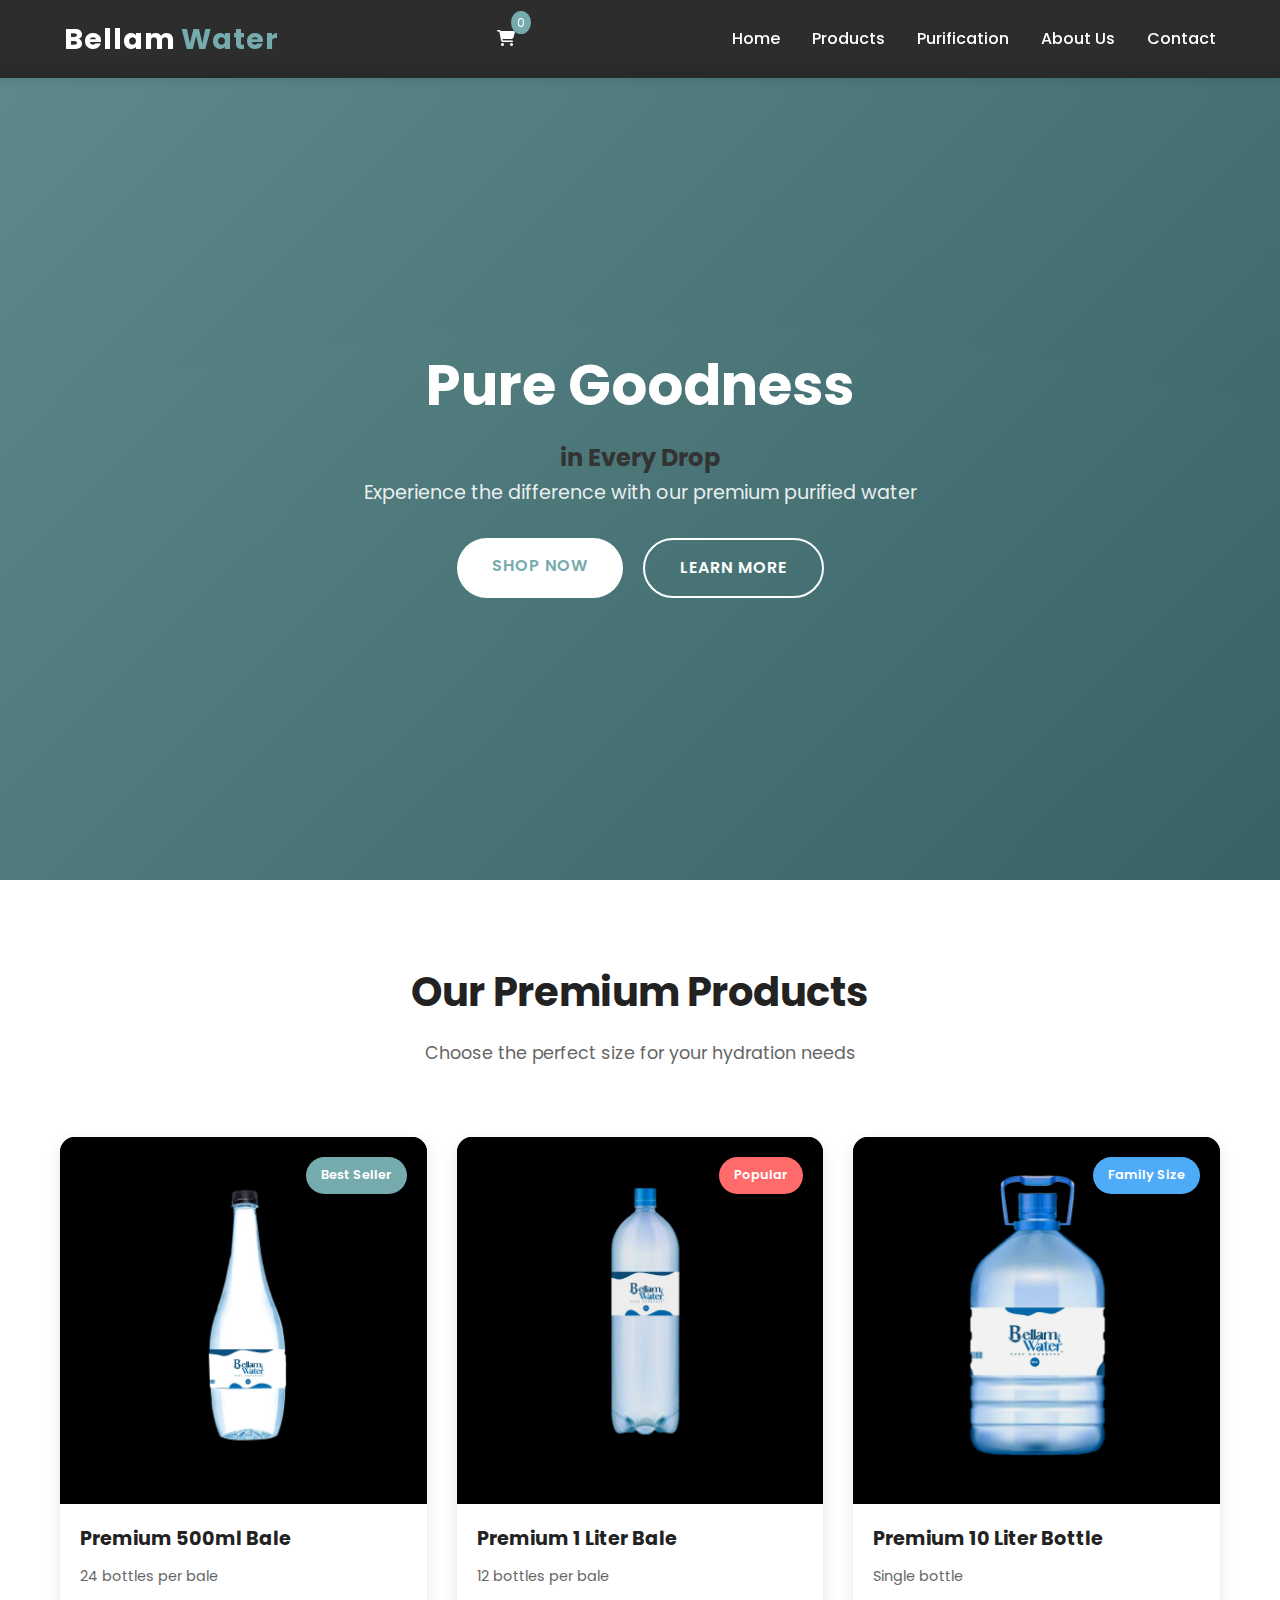
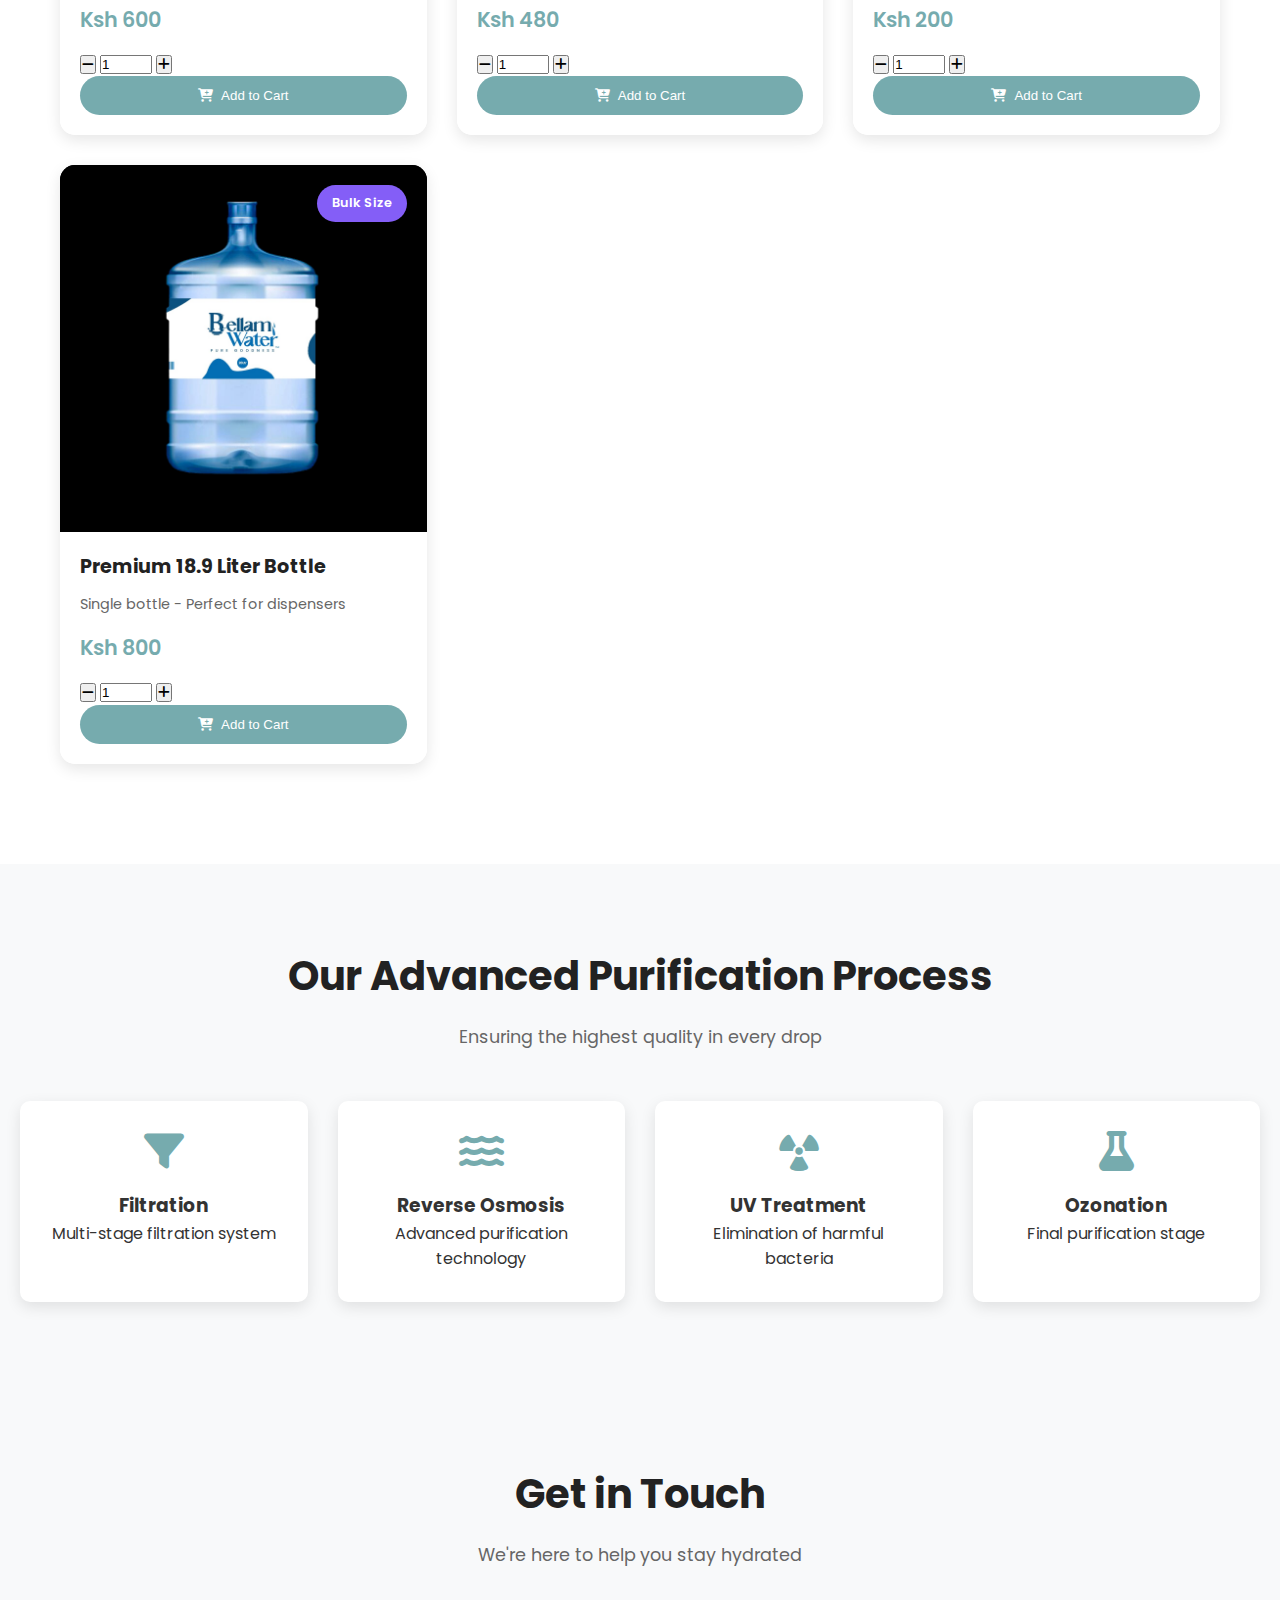
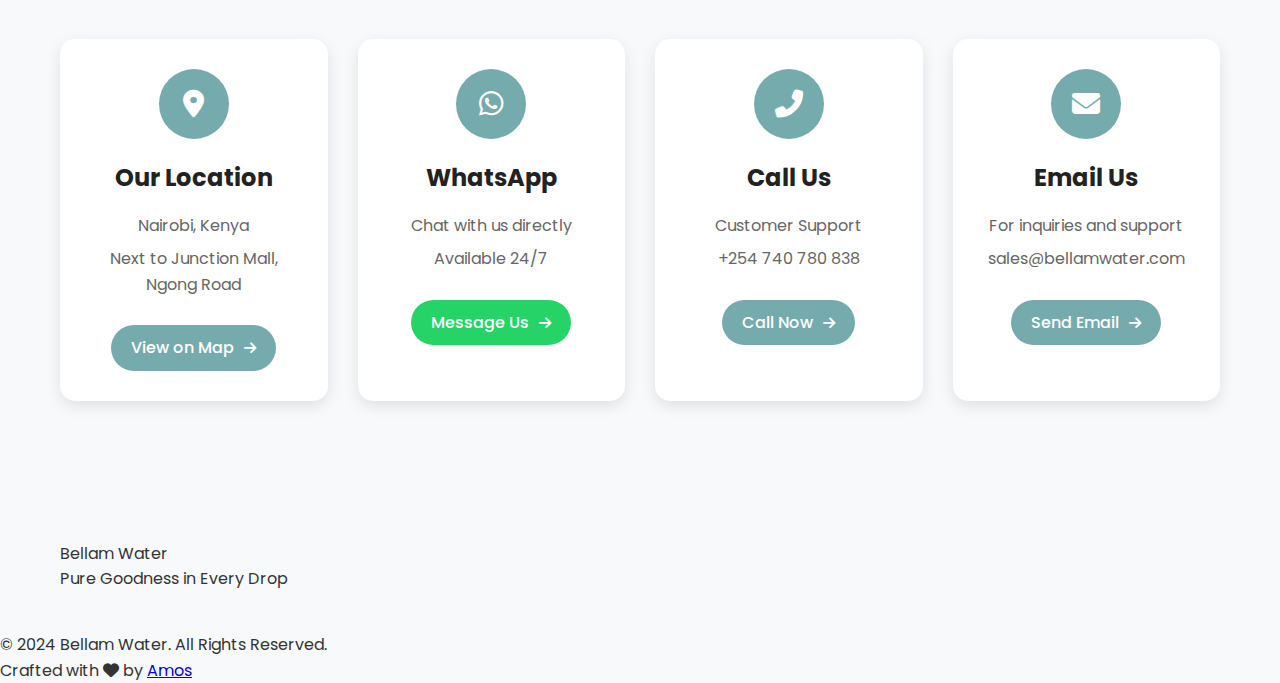
==== commit 4a809720: "Update index.html" ====
--- a/index.html
+++ b/index.html
@@ -24,57 +24,94 @@
                     <span class="logo-text-water">Water</span>
                 </div>
             </div>
+            
+            <!-- Cart moved outside nav-links -->
+            <div class="cart-wrapper">
+                <a href="#" class="cart-icon" id="cart-toggle">
+                    <i class="fas fa-shopping-cart"></i>
+                    <span id="cart-count">0</span>
+                </a>
+                <div class="cart-dropdown" id="cart-dropdown">
+                    <div class="cart-header">
+                        <h3>Your Cart</h3>
+                        <button id="close-cart" class="close-cart"><i class="fas fa-times"></i></button>
+                    </div>
+
+                    <div class="cart-items" id="cart-items">
+                        <!-- Cart items will be dynamically added here -->
+                    </div>
+
+                    <div class="cart-footer">
+                        <div class="cart-total">
+                            <span>Total:</span>
+                            <span id="cart-total">Ksh 0</span>
+                        </div>
+
+                        <div class="checkout-form">
+                            <div class="form-group">
+                                <input type="text" id="customer-name" placeholder="Your Name" class="checkout-input">
+                            </div>
+                            <div class="form-group">
+                                <input type="tel" id="customer-phone" placeholder="Phone Number" class="checkout-input">
+                            </div>
+                            <div class="form-group">
+                                <select id="delivery-location" class="checkout-input">
+                                    <option value="">Select Delivery Location</option>
+                                    <option value="Nairobi CBD">Nairobi CBD</option>
+                                    <option value="Westlands">Westlands</option>
+                                    <option value="Kilimani">Kilimani</option>
+                                    <option value="Karen">Karen</option>
+                                    <option value="Langata">Langata</option>
+                                    <option value="Eastlands">Eastlands</option>
+                                    <option value="Pickup">Pickup from Store (Next to Junction Mall)</option>
+                                </select>
+                            </div>
+                            <div class="form-group">
+                                <textarea id="delivery-notes" placeholder="Delivery Notes (Optional)" class="checkout-input"></textarea>
+                            </div>
+                        </div>
+
+                        <a href="#" class="checkout-btn" id="whatsapp-checkout">
+                            <i class="fab fa-whatsapp"></i>
+                            Complete Order via WhatsApp
+                        </a>
+                    </div>
+                </div>
+            </div>
+
+            <button class="hamburger" id="hamburger">
+                <span></span>
+                <span></span>
+                <span></span>
+            </button>
+
             <ul class="nav-links" id="nav-links">
                 <li><a href="#home">Home</a></li>
                 <li><a href="#products">Products</a></li>
                 <li><a href="#process">Purification</a></li>
-                <li><a href="#about">About Us</a></li>
+                <li><a href="about.html" class="nav-link">About Us</a></li>
                 <li><a href="#contact">Contact</a></li>
-                <li class="cart-wrapper">
-                    <a href="#" class="cart-icon" id="cart-toggle">
-                        <i class="fas fa-shopping-cart"></i>
-                        <span id="cart-count">0</span>
-                    </a>
-                    <!-- Cart Dropdown -->
-                    <div class="cart-dropdown" id="cart-dropdown">
-                        <div class="cart-header">
-                            <h3>Shopping Cart</h3>
-                            <button class="close-cart" id="close-cart">
-                                <i class="fas fa-times"></i>
-                            </button>
-                        </div>
-                        <div class="cart-items" id="cart-items">
-                            <!-- Cart items will be dynamically added here -->
-                        </div>
-                        <div class="cart-footer">
-                            <div class="cart-total">
-                                <span>Total:</span>
-                                <span id="cart-total">Ksh 0</span>
-                            </div>
-                            <a href="#" class="checkout-btn" id="whatsapp-checkout">
-                                <i class="fab fa-whatsapp"></i>
-                                Checkout via WhatsApp
-                            </a>
-                        </div>
-                    </div>
-                </li>
             </ul>
-            <button class="hamburger" id="hamburger" aria-label="Menu">
-                <span></span>
-                <span></span>
-                <span></span>
-            </button>
         </nav>
     </header>
     
     <section id="home" class="hero">
         <div class="hero-overlay"></div>
         <div class="hero-content">
-            <h1>Pure Hydration for a Better Life</h1>
-            <p class="hero-subtitle">Experience the difference with our premium purified water</p>
-            <div class="hero-buttons">
-                <a href="#products" class="btn btn-primary">Shop Now</a>
-                <a href="#process" class="btn btn-secondary">Learn More</a>
+            <div class="hero-text">
+                <h1>Pure Goodness</h1>
+                <h2>in Every Drop</h2>
+                <p class="hero-subtitle">
+                    Experience the difference with our premium purified water
+                    <span class="water-drop-container">
+                        <div class="water-ripple"></div>
+                        <div class="water-drop"></div>
+                    </span>
+                </p>
+                <div class="hero-buttons">
+                    <a href="#products" class="btn btn-primary">Shop Now</a>
+                    <a href="#process" class="btn btn-secondary">Learn More</a>
+                </div>
             </div>
         </div>
     </section>
@@ -85,25 +122,31 @@
             <p class="section-subtitle">Choose the perfect size for your hydration needs</p>
         </div>
         <div class="product-grid">
-            <!-- Product Card 1 -->
+            <!-- Product Card 1 - 500ml Bale -->
             <div class="product-card">
                 <div class="product-badge">Best Seller</div>
                 <div class="product-image">
                     <img src="500ml.jpg" alt="Bellam Water 500ml">
                     <div class="product-overlay">
                         <div class="overlay-content">
-                            <button class="quick-view-btn">
-                                <i class="fas fa-eye"></i>
-                                Quick View
-                            </button>
+                            <p>24 bottles per bale</p>
                         </div>
                     </div>
                 </div>
                 <div class="product-info">
-                    <h3>Premium 500ml</h3>
-                    <p class="product-description">Perfect for on-the-go hydration</p>
+                    <h3>Premium 500ml Bale</h3>
+                    <p class="product-description">24 bottles per bale</p>
                     <div class="product-price">
-                        <span class="price">Ksh 50</span>
+                        <span class="price">Ksh 600</span>
+                    </div>
+                    <div class="quantity-selector">
+                        <button class="qty-btn minus">
+                            <i class="fas fa-minus"></i>
+                        </button>
+                        <input type="number" class="qty-input" value="1" min="1" max="99">
+                        <button class="qty-btn plus">
+                            <i class="fas fa-plus"></i>
+                        </button>
                     </div>
                     <button class="add-to-cart-btn">
                         <i class="fas fa-cart-plus"></i>
@@ -112,25 +155,31 @@
                 </div>
             </div>
 
-            <!-- Product Card 2 -->
+            <!-- Product Card 2 - 1L Bale -->
             <div class="product-card">
                 <div class="product-badge popular">Popular</div>
                 <div class="product-image">
                     <img src="1litre.jpg" alt="Bellam Water 1L">
                     <div class="product-overlay">
                         <div class="overlay-content">
-                            <button class="quick-view-btn">
-                                <i class="fas fa-eye"></i>
-                                Quick View
-                            </button>
+                            <p>12 bottles per bale</p>
                         </div>
                     </div>
                 </div>
                 <div class="product-info">
-                    <h3>Premium 1 Liter</h3>
-                    <p class="product-description">Ideal for daily consumption</p>
+                    <h3>Premium 1 Liter Bale</h3>
+                    <p class="product-description">12 bottles per bale</p>
                     <div class="product-price">
-                        <span class="price">Ksh 80</span>
+                        <span class="price">Ksh 480</span>
+                    </div>
+                    <div class="quantity-selector">
+                        <button class="qty-btn minus">
+                            <i class="fas fa-minus"></i>
+                        </button>
+                        <input type="number" class="qty-input" value="1" min="1" max="99">
+                        <button class="qty-btn plus">
+                            <i class="fas fa-plus"></i>
+                        </button>
                     </div>
                     <button class="add-to-cart-btn">
                         <i class="fas fa-cart-plus"></i>
@@ -139,25 +188,31 @@
                 </div>
             </div>
 
-            <!-- Product Card 3 -->
+            <!-- Product Card 3 - 5L Bottle -->
             <div class="product-card">
                 <div class="product-badge family">Family Size</div>
                 <div class="product-image">
                     <img src="10litre.jpg" alt="Bellam Water 10L">
                     <div class="product-overlay">
                         <div class="overlay-content">
-                            <button class="quick-view-btn">
-                                <i class="fas fa-eye"></i>
-                                Quick View
-                            </button>
+                            <p>Single 10L bottle</p>
                         </div>
                     </div>
                 </div>
                 <div class="product-info">
-                    <h3>Premium 10 Liter</h3>
-                    <p class="product-description">Perfect for home and office</p>
+                    <h3>Premium 10 Liter Bottle</h3>
+                    <p class="product-description">Single bottle</p>
                     <div class="product-price">
-                        <span class="price">Ksh 250</span>
+                        <span class="price">Ksh 200</span>
+                    </div>
+                    <div class="quantity-selector">
+                        <button class="qty-btn minus">
+                            <i class="fas fa-minus"></i>
+                        </button>
+                        <input type="number" class="qty-input" value="1" min="1" max="99">
+                        <button class="qty-btn plus">
+                            <i class="fas fa-plus"></i>
+                        </button>
                     </div>
                     <button class="add-to-cart-btn">
                         <i class="fas fa-cart-plus"></i>
@@ -166,25 +221,31 @@
                 </div>
             </div>
 
-            <!-- Product Card 4 -->
+            <!-- Product Card 4 - 18.9L Bottle -->
             <div class="product-card">
-                <div class="product-badge bulk">Bulk Order</div>
+                <div class="product-badge bulk">Bulk Size</div>
                 <div class="product-image">
                     <img src="20litre.jpg" alt="Bellam Water 18.9L">
                     <div class="product-overlay">
                         <div class="overlay-content">
-                            <button class="quick-view-btn">
-                                <i class="fas fa-eye"></i>
-                                Quick View
-                            </button>
+                            <p>Single 18.9L bottle</p>
                         </div>
                     </div>
                 </div>
                 <div class="product-info">
-                    <h3>Premium 18.9 Liter</h3>
-                    <p class="product-description">Industrial and office solution</p>
+                    <h3>Premium 18.9 Liter Bottle</h3>
+                    <p class="product-description">Single bottle - Perfect for dispensers</p>
                     <div class="product-price">
                         <span class="price">Ksh 800</span>
+                    </div>
+                    <div class="quantity-selector">
+                        <button class="qty-btn minus">
+                            <i class="fas fa-minus"></i>
+                        </button>
+                        <input type="number" class="qty-input" value="1" min="1" max="99">
+                        <button class="qty-btn plus">
+                            <i class="fas fa-plus"></i>
+                        </button>
                     </div>
                     <button class="add-to-cart-btn">
                         <i class="fas fa-cart-plus"></i>
@@ -236,8 +297,10 @@
                 </div>
                 <h3>Our Location</h3>
                 <p>Nairobi, Kenya</p>
-                <p>Mombasa Road, Next to SGR Terminal</p>
-                <a href="https://maps.google.com" target="_blank" class="contact-btn">
+                <p>Next to Junction Mall, Ngong Road</p>
+                <a href="https://www.google.com/maps/place/The+Junction+Mall/@-1.2983693,36.7617145,17z/data=!3m1!4b1!4m6!3m5!1s0x182f1a6bf7c81b3d:0x9f005c6c2a3c1cd0!8m2!3d-1.2983693!4d36.7642894!16s%2Fm%2F0bmjh6g?entry=ttu" 
+                   target="_blank" 
+                   class="contact-btn">
                     View on Map <i class="fas fa-arrow-right"></i>
                 </a>
             </div>
@@ -283,25 +346,21 @@
     <footer>
         <div class="footer-content">
             <div class="footer-section">
-                <h4>Quick Links</h4>
-                <ul>
-                    <li><a href="#home">Home</a></li>
-                    <li><a href="#products">Products</a></li>
-                    <li><a href="#process">Purification</a></li>
-                    <li><a href="#contact">Contact</a></li>
-                </ul>
-            </div>
-            <div class="footer-section">
-                <h4>Connect With Us</h4>
-                <div class="social-links">
-                    <a href="#"><i class="fab fa-facebook"></i></a>
-                    <a href="#"><i class="fab fa-instagram"></i></a>
-                    <a href="#"><i class="fab fa-twitter"></i></a>
-                </div>
-            </div>
-        </div>
+                <div class="footer-logo">
+                    <span class="footer-logo-text">Bellam</span>
+                    <span class="footer-logo-water">Water</span>
+                </div>
+                <p class="footer-tagline">Pure Goodness in Every Drop</p>
+            </div>
+        </div>
+
         <div class="footer-bottom">
-            <p>&copy; 2025 Bellam Water. All Rights Reserved.</p>
+            <div class="footer-bottom-content">
+                <p>&copy; 2024 Bellam Water. All Rights Reserved.</p>
+                <div class="developer-credit">
+                    <p>Crafted with <i class="fas fa-heart"></i> by <a href="https://github.com/yourusername" target="_blank">Amos</a></p>
+                </div>
+            </div>
         </div>
     </footer>
 
@@ -326,7 +385,7 @@
         });
     </script>
 
-    <!-- Add this before closing body tag -->
+    <!-- Cart Script -->
     <script>
     document.addEventListener('DOMContentLoaded', function() {
         const cartToggle = document.getElementById('cart-toggle');
@@ -336,7 +395,98 @@
         const cartCount = document.getElementById('cart-count');
         const cartTotal = document.getElementById('cart-total');
         const whatsappCheckout = document.getElementById('whatsapp-checkout');
-        let cart = [];
+        
+        // Initialize cart from localStorage
+        let cart = JSON.parse(localStorage.getItem('cart')) || [];
+        
+        function updateQuantity(itemId, newQuantity) {
+            const item = cart.find(item => item.id === parseInt(itemId));
+            if (item) {
+                if (newQuantity <= 0) {
+                    removeFromCart(itemId);
+                } else if (newQuantity <= 99) {
+                    item.quantity = newQuantity;
+                    localStorage.setItem('cart', JSON.stringify(cart));
+                    updateCartUI();
+                }
+            }
+        }
+
+        function removeFromCart(itemId) {
+            cart = cart.filter(item => item.id !== parseInt(itemId));
+            localStorage.setItem('cart', JSON.stringify(cart));
+            updateCartUI();
+        }
+
+        function updateCartUI() {
+            const cartItems = document.getElementById('cart-items');
+            const cartCount = document.getElementById('cart-count');
+            const cartTotal = document.getElementById('cart-total');
+            
+            // Update cart count
+            cartCount.textContent = cart.reduce((sum, item) => sum + item.quantity, 0);
+            
+            // Update cart items display
+            if (cart.length === 0) {
+                cartItems.innerHTML = '<div class="empty-cart-message">Your cart is empty</div>';
+            } else {
+                cartItems.innerHTML = cart.map(item => `
+                    <div class="cart-item">
+                        <div class="cart-item-image">
+                            <img src="${item.image}" alt="${item.name}">
+                        </div>
+                        <div class="cart-item-info">
+                            <h4>${item.name}</h4>
+                            <div class="cart-item-price">
+                                <span>Ksh ${item.price * item.quantity}</span>
+                                <div class="quantity-controls">
+                                    <button onclick="window.cartFunctions.updateQuantity(${item.id}, ${item.quantity - 1})">-</button>
+                                    <span>${item.quantity}</span>
+                                    <button onclick="window.cartFunctions.updateQuantity(${item.id}, ${item.quantity + 1})">+</button>
+                                </div>
+                            </div>
+                        </div>
+                        <button class="remove-item" onclick="window.cartFunctions.removeFromCart(${item.id})">
+                            <i class="fas fa-trash"></i>
+                        </button>
+                    </div>
+                `).join('');
+            }
+
+            // Calculate total
+            const total = cart.reduce((sum, item) => sum + (item.price * item.quantity), 0);
+            cartTotal.textContent = `Ksh ${total}`;
+
+            // Update WhatsApp message
+            updateWhatsAppMessage();
+        }
+
+        function updateWhatsAppMessage() {
+            const customerName = document.getElementById('customer-name').value.trim();
+            const customerPhone = document.getElementById('customer-phone').value.trim();
+            const deliveryLocation = document.getElementById('delivery-location').value;
+            const deliveryNotes = document.getElementById('delivery-notes').value.trim();
+            const total = cart.reduce((sum, item) => sum + (item.price * item.quantity), 0);
+
+            const message = encodeURIComponent(
+                `*New Order Details*\n\n` +
+                `*Customer Information:*\n` +
+                `Name: ${customerName}\n` +
+                `Phone: ${customerPhone}\n` +
+                `Location: ${deliveryLocation}\n\n` +
+                `*Order Items:*\n${
+                    cart.map(item => {
+                        const isLargeBottle = item.name.includes('10 Liter') || item.name.includes('18.9 Liter');
+                        const unit = isLargeBottle ? 'bottles' : 'bales';
+                        return `• ${item.name} (${item.quantity} ${unit})\n   Ksh ${item.price * item.quantity}`;
+                    }).join('\n')
+                }\n\n` +
+                `*Total: Ksh ${total}*\n\n` +
+                `*Delivery Notes:*\n${deliveryNotes || '-'}`
+            );
+
+            document.getElementById('whatsapp-checkout').href = `https://wa.me/+254740780838?text=${message}`;
+        }
 
         // Toggle cart dropdown
         cartToggle.addEventListener('click', (e) => {
@@ -348,73 +498,122 @@
             cartDropdown.classList.remove('active');
         });
 
+        // Prevent cart from closing when clicking inside it
+        cartDropdown.addEventListener('click', (e) => {
+            e.stopPropagation();
+        });
+
+        // Close cart only when clicking outside cart and cart toggle
+        document.addEventListener('click', (e) => {
+            if (!cartDropdown.contains(e.target) && !cartToggle.contains(e.target)) {
+                cartDropdown.classList.remove('active');
+            }
+        });
+
+        // Quantity selector functionality
+        document.querySelectorAll('.quantity-selector').forEach(selector => {
+            const minusBtn = selector.querySelector('.minus');
+            const plusBtn = selector.querySelector('.plus');
+            const input = selector.querySelector('.qty-input');
+
+            minusBtn.addEventListener('click', () => {
+                const currentValue = parseInt(input.value);
+                if (currentValue > 1) {
+                    input.value = currentValue - 1;
+                }
+            });
+
+            plusBtn.addEventListener('click', () => {
+                const currentValue = parseInt(input.value);
+                if (currentValue < 99) {
+                    input.value = currentValue + 1;
+                }
+            });
+
+            input.addEventListener('change', () => {
+                if (input.value < 1) input.value = 1;
+                if (input.value > 99) input.value = 99;
+            });
+        });
+
         // Add to cart functionality
         document.querySelectorAll('.add-to-cart-btn').forEach(button => {
             button.addEventListener('click', function() {
                 const card = this.closest('.product-card');
+                const quantity = parseInt(card.querySelector('.qty-input').value);
                 const product = {
-                    id: Date.now(), // Unique ID for each item
+                    id: Date.now(),
                     name: card.querySelector('h3').textContent,
                     price: parseInt(card.querySelector('.price').textContent.replace('Ksh ', '')),
-                    image: card.querySelector('.product-image img').src
+                    image: card.querySelector('.product-image img').src,
+                    quantity: quantity,
+                    description: card.querySelector('.product-description').textContent
                 };
                 
                 addToCart(product);
+                
+                // Show feedback
+                const originalText = this.innerHTML;
+                this.innerHTML = '<i class="fas fa-check"></i> Added!';
+                this.style.backgroundColor = '#4CAF50';
+                
+                setTimeout(() => {
+                    this.innerHTML = originalText;
+                    this.style.backgroundColor = '';
+                }, 2000);
             });
         });
 
         function addToCart(product) {
-            cart.push(product);
+            const existingItem = cart.find(item => 
+                item.name === product.name && 
+                item.price === product.price
+            );
+
+            if (existingItem) {
+                existingItem.quantity += product.quantity;
+                existingItem.quantity = Math.min(existingItem.quantity, 99);
+            } else {
+                cart.push(product);
+            }
+
             updateCartUI();
             cartDropdown.classList.add('active');
         }
 
-        function removeFromCart(productId) {
-            cart = cart.filter(item => item.id !== productId);
-            updateCartUI();
-        }
-
-        function updateCartUI() {
-            // Update cart count
-            cartCount.textContent = cart.length;
-
-            // Update cart items
-            cartItems.innerHTML = cart.map(item => `
-                <div class="cart-item">
-                    <div class="cart-item-image">
-                        <img src="${item.image}" alt="${item.name}">
-                    </div>
-                    <div class="cart-item-details">
-                        <div class="cart-item-title">${item.name}</div>
-                        <div class="cart-item-price">Ksh ${item.price}</div>
-                    </div>
-                    <button class="remove-item" onclick="removeFromCart(${item.id})">
-                        <i class="fas fa-trash"></i>
-                    </button>
-                </div>
-            `).join('');
-
-            // Update total
-            const total = cart.reduce((sum, item) => sum + item.price, 0);
-            cartTotal.textContent = `Ksh ${total}`;
-
-            // Update WhatsApp checkout link
-            const message = encodeURIComponent(`Hello! I would like to order:\n\n${
-                cart.map(item => `- ${item.name}: Ksh ${item.price}`).join('\n')
-            }\n\nTotal: Ksh ${total}`);
-            
-            whatsappCheckout.href = `https://wa.me/+254740780838?text=${message}`;
-        }
-
-        // Make removeFromCart function global for the onclick handler
-        window.removeFromCart = removeFromCart;
-
-        // Close cart when clicking outside
-        document.addEventListener('click', (e) => {
-            if (!cartDropdown.contains(e.target) && !cartToggle.contains(e.target)) {
-                cartDropdown.classList.remove('active');
+        // Add input validation styling
+        const inputs = document.querySelectorAll('.checkout-input');
+        inputs.forEach(input => {
+            if (input.id !== 'delivery-location' && input.id !== 'delivery-notes') {
+                input.addEventListener('input', function() {
+                    if (this.value.trim() === '') {
+                        this.style.borderColor = '#ff6b6b';
+                    } else {
+                        this.style.borderColor = '#76abae';
+                    }
+                });
             }
         });
+
+        // Phone number live validation
+        const phoneInput = document.getElementById('customer-phone');
+        phoneInput.addEventListener('input', function() {
+            const phoneRegex = /^(?:\+254|0)[17]\d{8}$/;
+            if (phoneRegex.test(this.value.trim())) {
+                this.style.borderColor = '#76abae';
+            } else {
+                this.style.borderColor = '#ff6b6b';
+            }
+        });
+
+        // Make functions available globally
+        window.cartFunctions = {
+            updateQuantity,
+            removeFromCart
+        };
+
+        // Initial UI update
+        updateCartUI();
     });
     </script>
 </body>
